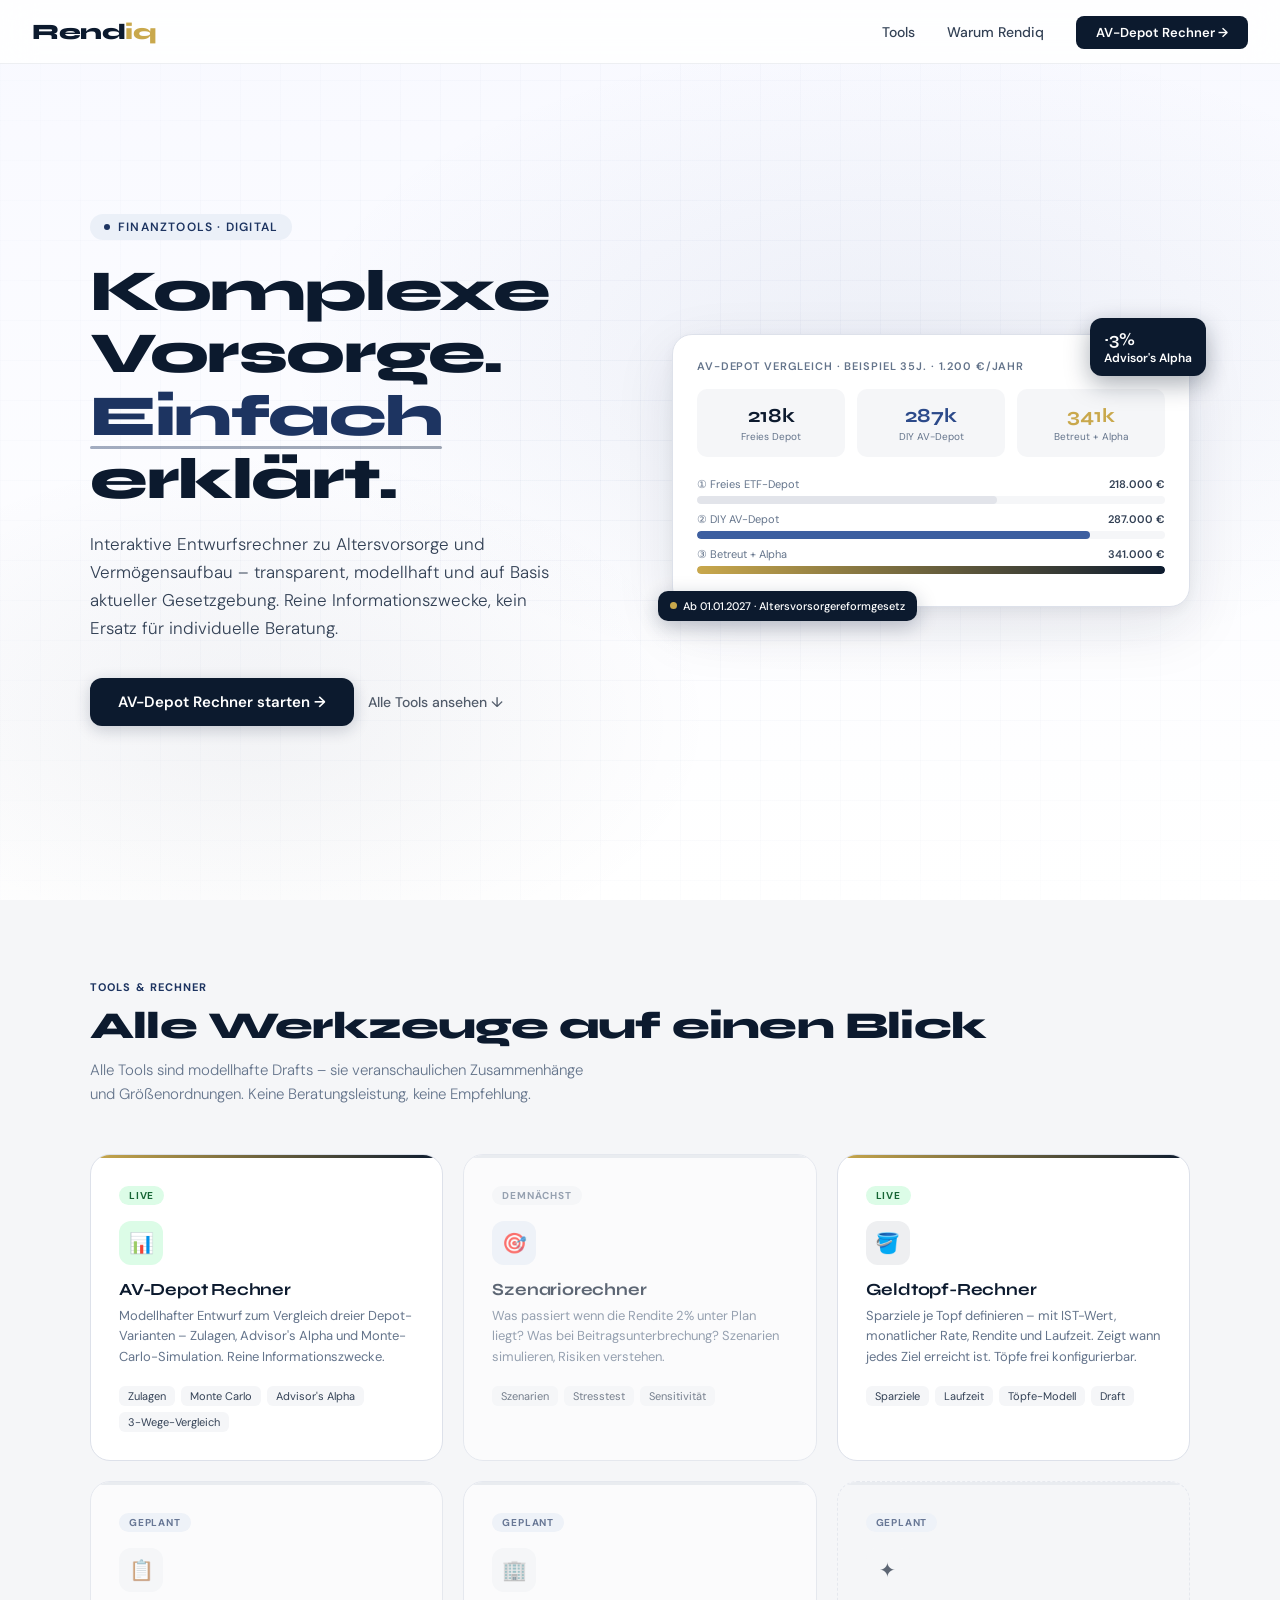
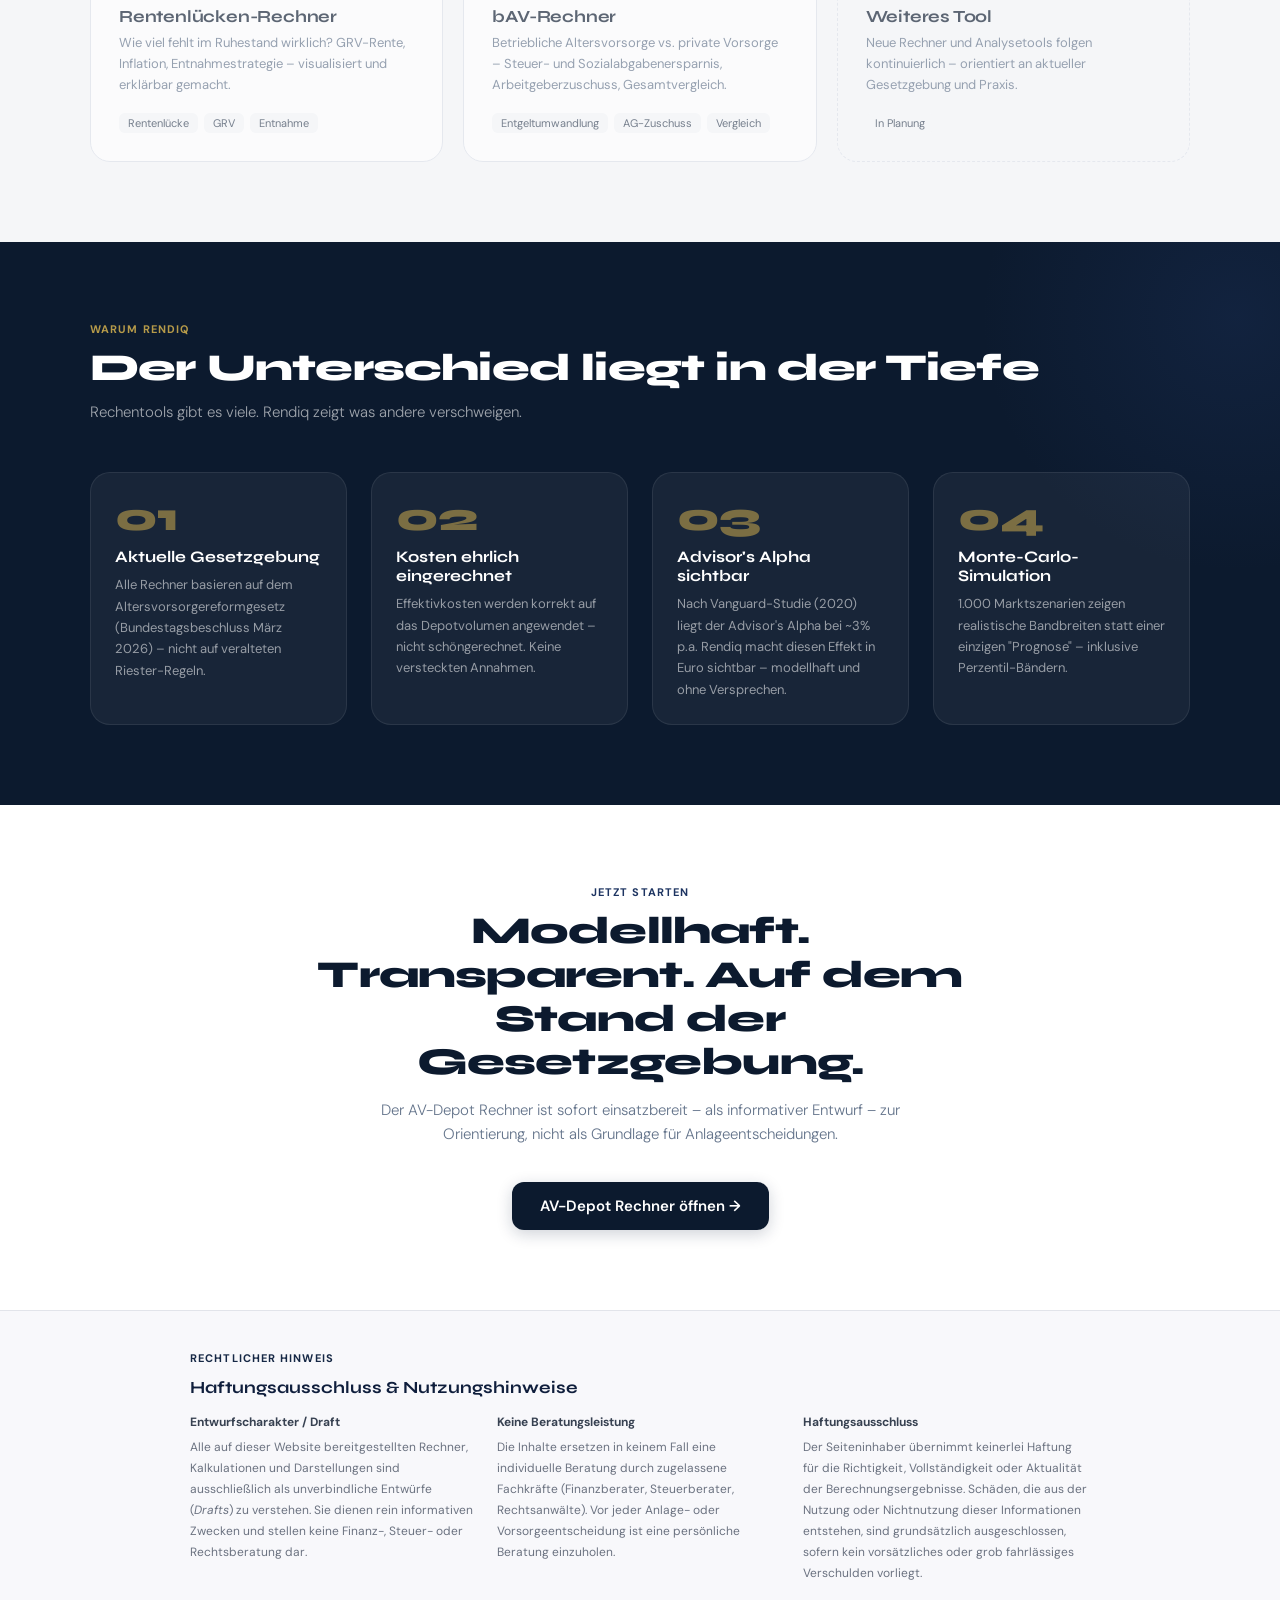
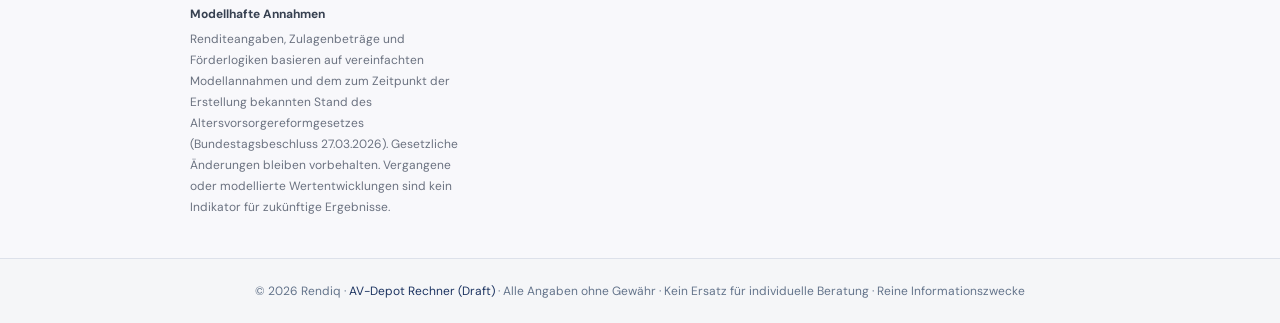
==== index.html @ 6a7a0c26 "geldtopfrechner" ====
<!DOCTYPE html>
<html lang="de">
<head>
  <meta charset="UTF-8">
  <meta name="viewport" content="width=device-width, initial-scale=1.0">
  <title>Rendiq – Finanztools. Neu gedacht.</title>
  <link rel="preconnect" href="https://fonts.googleapis.com">
  <link href="https://fonts.googleapis.com/css2?family=Syne:wght@400;500;600;700;800&family=DM+Sans:ital,wght@0,300;0,400;0,500;1,300&display=swap" rel="stylesheet">
  <style>
    *, *::before, *::after { box-sizing: border-box; margin: 0; padding: 0; }

    :root {
      --navy:        #0C1A2E;
      --navy-mid:    #162845;
      --navy-light:  #1D3461;
      --violet:      #2C4A8A;
      --violet-light:#3D5FA0;
      --violet-pale: #EBF0F8;
      --grey:        #64748B;
      --grey-light:  #F5F6F8;
      --grey-mid:    #E4E7ED;
      --white:       #FFFFFF;
      --ink:         #0C1A2E;
      --ink-mid:     #334155;
      --ink-light:   #64748B;
      --accent:      #C9A84C;
      --border:      #DDE1EA;
      --radius:      12px;
      --radius-lg:   20px;
    }

    html { scroll-behavior: smooth; }

    body {
      font-family: 'DM Sans', sans-serif;
      background: var(--white);
      color: var(--ink);
      overflow-x: hidden;
    }

    /* ── NAV ── */
    nav {
      position: fixed;
      top: 0; left: 0; right: 0;
      z-index: 100;
      padding: 0 2rem;
      height: 64px;
      display: flex;
      align-items: center;
      justify-content: space-between;
      background: rgba(255,255,255,0.85);
      backdrop-filter: blur(16px);
      border-bottom: 1px solid rgba(226,228,234,0.6);
    }
    .nav-logo {
      font-family: 'Syne', sans-serif;
      font-weight: 800;
      font-size: 22px;
      color: var(--navy);
      letter-spacing: -0.5px;
      text-decoration: none;
    }
    .nav-logo span { color: #C9A84C; }
    .nav-links {
      display: flex;
      align-items: center;
      gap: 2rem;
      list-style: none;
    }
    .nav-links a {
      font-size: 14px;
      font-weight: 500;
      color: var(--ink-mid);
      text-decoration: none;
      transition: color 0.15s;
    }
    .nav-links a:hover { color: var(--navy-light); }
    .nav-cta {
      background: var(--navy);
      color: var(--white) !important;
      padding: 8px 20px;
      border-radius: 8px;
      font-size: 13px !important;
      font-weight: 600 !important;
      transition: background 0.15s !important;
    }
    .nav-cta:hover { background: var(--navy-light) !important; color: var(--white) !important; }

    /* ── HERO ── */
    .hero {
      min-height: 100vh;
      padding: 120px 2rem 80px;
      display: flex;
      align-items: center;
      position: relative;
      overflow: hidden;
    }
    .hero-bg {
      position: absolute;
      inset: 0;
      background:
        radial-gradient(ellipse 80% 60% at 70% 40%, rgba(44,74,138,0.07) 0%, transparent 60%),
        radial-gradient(ellipse 60% 50% at 20% 80%, rgba(15,30,60,0.05) 0%, transparent 60%),
        linear-gradient(180deg, #F8F9FF 0%, #FFFFFF 100%);
    }
    .hero-grid-bg {
      position: absolute;
      inset: 0;
      background-image:
        linear-gradient(rgba(44,74,138,0.04) 1px, transparent 1px),
        linear-gradient(90deg, rgba(44,74,138,0.04) 1px, transparent 1px);
      background-size: 40px 40px;
      mask-image: radial-gradient(ellipse 80% 80% at 50% 50%, black, transparent);
    }
    .hero-inner {
      max-width: 1100px;
      margin: 0 auto;
      width: 100%;
      display: grid;
      grid-template-columns: 1fr 1fr;
      gap: 4rem;
      align-items: center;
      position: relative;
    }
    .hero-eyebrow {
      display: inline-flex;
      align-items: center;
      gap: 8px;
      font-size: 12px;
      font-weight: 600;
      text-transform: uppercase;
      letter-spacing: 0.1em;
      color: var(--navy-light);
      background: var(--violet-pale);
      padding: 5px 14px;
      border-radius: 20px;
      margin-bottom: 20px;
    }
    .hero-eyebrow::before {
      content: '';
      width: 6px; height: 6px;
      background: var(--navy-light);
      border-radius: 50%;
      animation: pulse 2s infinite;
    }
    @keyframes pulse {
      0%, 100% { opacity: 1; transform: scale(1); }
      50% { opacity: 0.5; transform: scale(0.8); }
    }
    .hero h1 {
      font-family: 'Syne', sans-serif;
      font-size: clamp(36px, 5vw, 58px);
      font-weight: 800;
      line-height: 1.08;
      letter-spacing: -1.5px;
      color: var(--navy);
      margin-bottom: 20px;
    }
    .hero h1 em {
      font-style: normal;
      color: var(--navy-light);
      position: relative;
    }
    .hero h1 em::after {
      content: '';
      position: absolute;
      bottom: 2px;
      left: 0; right: 0;
      height: 3px;
      background: linear-gradient(90deg, var(--navy-light), var(--navy-mid));
      border-radius: 2px;
      opacity: 0.4;
    }
    .hero-sub {
      font-size: 17px;
      font-weight: 300;
      color: var(--ink-mid);
      line-height: 1.65;
      margin-bottom: 36px;
      max-width: 480px;
    }
    .hero-actions {
      display: flex;
      gap: 14px;
      align-items: center;
      flex-wrap: wrap;
    }
    .btn-primary {
      background: var(--navy);
      color: var(--white);
      padding: 14px 28px;
      border-radius: var(--radius);
      font-size: 15px;
      font-weight: 600;
      text-decoration: none;
      font-family: 'DM Sans', sans-serif;
      transition: all 0.2s;
      display: inline-flex;
      align-items: center;
      gap: 8px;
      box-shadow: 0 4px 16px rgba(15,30,60,0.2);
    }
    .btn-primary:hover {
      background: var(--navy-light);
      box-shadow: 0 6px 24px rgba(12,26,46,0.3);
      transform: translateY(-1px);
    }
    .btn-secondary {
      color: var(--navy);
      font-size: 14px;
      font-weight: 500;
      text-decoration: none;
      display: inline-flex;
      align-items: center;
      gap: 6px;
      opacity: 0.7;
      transition: opacity 0.15s;
    }
    .btn-secondary:hover { opacity: 1; }

    /* Hero visual */
    .hero-visual {
      position: relative;
    }
    .hero-card {
      background: var(--white);
      border: 1px solid var(--border);
      border-radius: var(--radius-lg);
      padding: 24px;
      box-shadow: 0 20px 60px rgba(15,30,60,0.1), 0 4px 16px rgba(15,30,60,0.06);
      position: relative;
      z-index: 2;
    }
    .hero-card-label {
      font-size: 11px;
      font-weight: 600;
      text-transform: uppercase;
      letter-spacing: 0.08em;
      color: var(--ink-light);
      margin-bottom: 16px;
    }
    .hero-stat-row {
      display: grid;
      grid-template-columns: 1fr 1fr 1fr;
      gap: 12px;
      margin-bottom: 20px;
    }
    .hero-stat {
      background: var(--grey-light);
      border-radius: 10px;
      padding: 14px;
      text-align: center;
    }
    .hero-stat-val {
      font-family: 'Syne', sans-serif;
      font-size: 20px;
      font-weight: 700;
      color: var(--navy);
      margin-bottom: 2px;
    }
    .hero-stat-val.gold { color: #C9A84C; }
    .hero-stat-val.slate { color: var(--violet); }
    .hero-stat-sub { font-size: 10px; color: var(--ink-light); }
    .hero-bar-wrap { margin-bottom: 8px; }
    .hero-bar-label {
      display: flex;
      justify-content: space-between;
      font-size: 11px;
      color: var(--ink-light);
      margin-bottom: 5px;
    }
    .hero-bar-label span:last-child { font-weight: 600; color: var(--ink-mid); }
    .hero-bar-outer {
      height: 8px;
      background: var(--grey-light);
      border-radius: 4px;
      overflow: hidden;
    }
    .hero-bar-inner {
      height: 100%;
      border-radius: 4px;
      transition: width 1s ease;
    }
    .hero-float-badge {
      position: absolute;
      top: -16px;
      right: -16px;
      background: var(--navy);
      color: var(--white);
      border-radius: 12px;
      padding: 10px 14px;
      font-size: 12px;
      font-weight: 600;
      box-shadow: 0 8px 24px rgba(12,26,46,0.35);
      z-index: 3;
    }
    .hero-float-badge .big { font-size: 18px; font-family: 'Syne', sans-serif; display: block; }
    .hero-float-badge-2 {
      position: absolute;
      bottom: -14px;
      left: -14px;
      background: var(--navy);
      color: var(--white);
      border-radius: 10px;
      padding: 8px 12px;
      font-size: 11px;
      font-weight: 500;
      box-shadow: 0 6px 20px rgba(15,30,60,0.25);
      z-index: 3;
      display: flex;
      align-items: center;
      gap: 6px;
    }
    .dot-gold { width: 7px; height: 7px; background: #C9A84C; border-radius: 50%; flex-shrink: 0; }

    /* ── TOOLS ── */
    .tools {
      padding: 80px 2rem;
      background: var(--grey-light);
    }
    .tools-inner {
      max-width: 1100px;
      margin: 0 auto;
    }
    .section-eyebrow {
      font-size: 11px;
      font-weight: 700;
      text-transform: uppercase;
      letter-spacing: 0.1em;
      color: var(--navy-light);
      margin-bottom: 10px;
    }
    .section-title {
      font-family: 'Syne', sans-serif;
      font-size: clamp(26px, 3.5vw, 38px);
      font-weight: 800;
      color: var(--navy);
      letter-spacing: -0.8px;
      margin-bottom: 10px;
      line-height: 1.15;
    }
    .section-sub {
      font-size: 15px;
      color: var(--ink-light);
      font-weight: 300;
      max-width: 520px;
      line-height: 1.6;
      margin-bottom: 48px;
    }
    .tools-grid {
      display: grid;
      grid-template-columns: repeat(auto-fit, minmax(300px, 1fr));
      gap: 20px;
    }
    .tool-card {
      background: var(--white);
      border: 1px solid var(--border);
      border-radius: var(--radius-lg);
      padding: 28px;
      text-decoration: none;
      display: block;
      transition: all 0.2s;
      position: relative;
      overflow: hidden;
    }
    .tool-card::before {
      content: '';
      position: absolute;
      top: 0; left: 0; right: 0;
      height: 3px;
      background: var(--grey-mid);
      transition: background 0.2s;
    }
    .tool-card.active::before { background: linear-gradient(90deg, #C9A84C, var(--navy)); }
    .tool-card.coming::before { background: var(--grey-mid); }
    .tool-card:hover {
      box-shadow: 0 12px 40px rgba(15,30,60,0.1);
      transform: translateY(-2px);
      border-color: rgba(44,74,138,0.2);
    }
    .tool-card.coming { opacity: 0.65; cursor: default; }
    .tool-card.coming:hover { transform: none; box-shadow: none; border-color: var(--border); }
    .tool-badge {
      display: inline-block;
      font-size: 10px;
      font-weight: 700;
      text-transform: uppercase;
      letter-spacing: 0.08em;
      padding: 3px 10px;
      border-radius: 20px;
      margin-bottom: 16px;
    }
    .badge-live { background: #DCFCE7; color: #166534; }
    .badge-soon { background: var(--grey-light); color: var(--grey); }
    .badge-planned { background: var(--violet-pale); color: var(--navy-light); }
    .tool-icon {
      width: 44px; height: 44px;
      border-radius: 12px;
      display: flex;
      align-items: center;
      justify-content: center;
      font-size: 20px;
      margin-bottom: 14px;
    }
    .icon-green { background: #DCFCE7; }
    .icon-violet { background: var(--violet-pale); }
    .icon-navy { background: rgba(15,30,60,0.07); }
    .icon-grey { background: var(--grey-light); }
    .tool-name {
      font-family: 'Syne', sans-serif;
      font-size: 17px;
      font-weight: 700;
      color: var(--navy);
      margin-bottom: 6px;
      letter-spacing: -0.2px;
    }
    .tool-desc {
      font-size: 13px;
      color: var(--ink-light);
      line-height: 1.6;
      margin-bottom: 18px;
    }
    .tool-tags {
      display: flex;
      flex-wrap: wrap;
      gap: 6px;
    }
    .tool-tag {
      font-size: 11px;
      background: var(--grey-light);
      color: var(--ink-mid);
      border-radius: 6px;
      padding: 3px 9px;
    }
    .tool-arrow {
      position: absolute;
      bottom: 24px;
      right: 24px;
      width: 32px; height: 32px;
      background: #C9A84C;
      border-radius: 8px;
      display: flex;
      align-items: center;
      justify-content: center;
      color: var(--navy);
      font-size: 14px;
      opacity: 0;
      transform: translateX(-4px);
      transition: all 0.2s;
    }
    .tool-card.active:hover .tool-arrow { opacity: 1; transform: translateX(0); }

    /* ── WHY ── */
    .why {
      padding: 80px 2rem;
      background: var(--navy);
      color: var(--white);
      position: relative;
      overflow: hidden;
    }
    .why::before {
      content: '';
      position: absolute;
      top: -40%;
      right: -20%;
      width: 600px; height: 600px;
      background: radial-gradient(circle, rgba(44,74,138,0.18), transparent 60%);
      pointer-events: none;
    }
    .why-inner {
      max-width: 1100px;
      margin: 0 auto;
      position: relative;
    }
    .why .section-eyebrow { color: rgba(201,168,76,0.9); }
    .why .section-title { color: var(--white); }
    .why .section-sub { color: rgba(255,255,255,0.6); }
    .why-grid {
      display: grid;
      grid-template-columns: repeat(auto-fit, minmax(240px, 1fr));
      gap: 24px;
    }
    .why-card {
      background: rgba(255,255,255,0.05);
      border: 1px solid rgba(255,255,255,0.08);
      border-radius: var(--radius-lg);
      padding: 24px;
      transition: background 0.2s;
    }
    .why-card:hover { background: rgba(255,255,255,0.08); }
    .why-num {
      font-family: 'Syne', sans-serif;
      font-size: 40px;
      font-weight: 800;
      color: rgba(201,168,76,0.7);
      line-height: 1;
      margin-bottom: 10px;
      letter-spacing: -1px;
      opacity: 0.8;
    }
    .why-title {
      font-family: 'Syne', sans-serif;
      font-size: 16px;
      font-weight: 700;
      color: var(--white);
      margin-bottom: 8px;
    }
    .why-text {
      font-size: 13px;
      color: rgba(255,255,255,0.55);
      line-height: 1.65;
    }

    /* ── CTA ── */
    .cta-section {
      padding: 80px 2rem;
      background: var(--white);
    }
    .cta-inner {
      max-width: 700px;
      margin: 0 auto;
      text-align: center;
    }
    .cta-inner .section-title { margin-bottom: 14px; }
    .cta-inner .section-sub { margin: 0 auto 36px; text-align: center; }
    .cta-btn-row {
      display: flex;
      justify-content: center;
      gap: 14px;
      flex-wrap: wrap;
    }

    /* ── FOOTER ── */
    footer {
      background: var(--grey-light);
      border-top: 1px solid var(--border);
      padding: 24px 2rem;
      text-align: center;
      font-size: 12px;
      color: var(--ink-light);
    }
    footer a { color: var(--navy-light); text-decoration: none; }

    /* ── ANIMATIONS ── */
    .fade-up {
      opacity: 0;
      transform: translateY(24px);
      animation: fadeUp 0.6s ease forwards;
    }
    .fade-up-d1 { animation-delay: 0.1s; }
    .fade-up-d2 { animation-delay: 0.2s; }
    .fade-up-d3 { animation-delay: 0.3s; }
    .fade-up-d4 { animation-delay: 0.4s; }
    @keyframes fadeUp {
      to { opacity: 1; transform: translateY(0); }
    }

    @media (max-width: 768px) {
      .hero-inner { grid-template-columns: 1fr; }
      .hero-visual { display: none; }
      .nav-links { display: none; }
    }
  </style>
</head>
<body>

<!-- NAV -->
<nav>
  <a href="#" class="nav-logo">Rend<span>iq</span></a>
  <ul class="nav-links">
    <li><a href="#tools">Tools</a></li>
    <li><a href="#warum">Warum Rendiq</a></li>
    <li><a href="avdepotrechner.html" class="nav-cta">AV-Depot Rechner →</a></li>
  </ul>
</nav>

<!-- HERO -->
<section class="hero">
  <div class="hero-bg"></div>
  <div class="hero-grid-bg"></div>
  <div class="hero-inner">
    <div>
      <div class="hero-eyebrow fade-up">Finanztools · Digital</div>
      <h1 class="fade-up fade-up-d1">
        Komplexe<br>Vorsorge.<br><em>Einfach</em> erklärt.
      </h1>
      <p class="hero-sub fade-up fade-up-d2">
        Interaktive Entwurfsrechner zu Altersvorsorge und Vermögensaufbau – transparent, modellhaft und auf Basis aktueller Gesetzgebung. Reine Informationszwecke, kein Ersatz für individuelle Beratung.
      </p>
      <div class="hero-actions fade-up fade-up-d3">
        <a href="avdepotrechner.html" class="btn-primary">
          AV-Depot Rechner starten →
        </a>
        <a href="#tools" class="btn-secondary">Alle Tools ansehen ↓</a>
      </div>
    </div>

    <div class="hero-visual fade-up fade-up-d2">
      <div class="hero-float-badge">
        <span class="big">~3%</span>
        Advisor's Alpha
      </div>
      <div class="hero-card">
        <div class="hero-card-label">AV-Depot Vergleich · Beispiel 35J. · 1.200 €/Jahr</div>
        <div class="hero-stat-row">
          <div class="hero-stat">
            <div class="hero-stat-val">218k</div>
            <div class="hero-stat-sub">Freies Depot</div>
          </div>
          <div class="hero-stat">
            <div class="hero-stat-val slate">287k</div>
            <div class="hero-stat-sub">DIY AV-Depot</div>
          </div>
          <div class="hero-stat">
            <div class="hero-stat-val gold">341k</div>
            <div class="hero-stat-sub">Betreut + Alpha</div>
          </div>
        </div>
        <div class="hero-bar-wrap">
          <div class="hero-bar-label"><span>① Freies ETF-Depot</span><span>218.000 €</span></div>
          <div class="hero-bar-outer"><div class="hero-bar-inner" style="width:64%;background:#E2E4EA;"></div></div>
        </div>
        <div class="hero-bar-wrap">
          <div class="hero-bar-label"><span>② DIY AV-Depot</span><span>287.000 €</span></div>
          <div class="hero-bar-outer"><div class="hero-bar-inner" style="width:84%;background:#3D5FA0;"></div></div>
        </div>
        <div class="hero-bar-wrap">
          <div class="hero-bar-label"><span>③ Betreut + Alpha</span><span>341.000 €</span></div>
          <div class="hero-bar-outer"><div class="hero-bar-inner" style="width:100%;background:linear-gradient(90deg,#C9A84C,#0C1A2E);"></div></div>
        </div>
      </div>
      <div class="hero-float-badge-2">
        <span class="dot-gold"></span>
        Ab 01.01.2027 · Altersvorsorgereformgesetz
      </div>
    </div>
  </div>
</section>

<!-- TOOLS -->
<section class="tools" id="tools">
  <div class="tools-inner">
    <div class="section-eyebrow">Tools & Rechner</div>
    <h2 class="section-title">Alle Werkzeuge auf einen Blick</h2>
    <p class="section-sub">Alle Tools sind modellhafte Drafts – sie veranschaulichen Zusammenhänge und Größenordnungen. Keine Beratungsleistung, keine Empfehlung.</p>

    <div class="tools-grid">

      <!-- AV-Depot Rechner – LIVE -->
      <a href="avdepotrechner.html" class="tool-card active">
        <span class="tool-badge badge-live">Live</span>
        <div class="tool-icon icon-green">📊</div>
        <div class="tool-name">AV-Depot Rechner</div>
        <div class="tool-desc">Modellhafter Entwurf zum Vergleich dreier Depot-Varianten – Zulagen, Advisor's Alpha und Monte-Carlo-Simulation. Reine Informationszwecke.</div>
        <div class="tool-tags">
          <span class="tool-tag">Zulagen</span>
          <span class="tool-tag">Monte Carlo</span>
          <span class="tool-tag">Advisor's Alpha</span>
          <span class="tool-tag">3-Wege-Vergleich</span>
        </div>
        <div class="tool-arrow">→</div>
      </a>

      <!-- Szenariorechner – Bald -->
      <div class="tool-card coming">
        <span class="tool-badge badge-soon">Demnächst</span>
        <div class="tool-icon icon-violet">🎯</div>
        <div class="tool-name">Szenariorechner</div>
        <div class="tool-desc">Was passiert wenn die Rendite 2% unter Plan liegt? Was bei Beitragsunterbrechung? Szenarien simulieren, Risiken verstehen.</div>
        <div class="tool-tags">
          <span class="tool-tag">Szenarien</span>
          <span class="tool-tag">Stresstest</span>
          <span class="tool-tag">Sensitivität</span>
        </div>
      </div>

      <!-- Geldtöpfe – LIVE -->
      <a href="geldtopfrechner.html" class="tool-card active">
        <span class="tool-badge badge-live">Live</span>
        <div class="tool-icon icon-navy">🪣</div>
        <div class="tool-name">Geldtopf-Rechner</div>
        <div class="tool-desc">Sparziele je Topf definieren – mit IST-Wert, monatlicher Rate, Rendite und Laufzeit. Zeigt wann jedes Ziel erreicht ist. Töpfe frei konfigurierbar.</div>
        <div class="tool-tags">
          <span class="tool-tag">Sparziele</span>
          <span class="tool-tag">Laufzeit</span>
          <span class="tool-tag">Töpfe-Modell</span>
          <span class="tool-tag">Draft</span>
        </div>
        <div class="tool-arrow">→</div>
      </a>

      <!-- Rentenplanung – Geplant -->
      <div class="tool-card coming">
        <span class="tool-badge badge-planned">Geplant</span>
        <div class="tool-icon icon-grey">📋</div>
        <div class="tool-name">Rentenlücken-Rechner</div>
        <div class="tool-desc">Wie viel fehlt im Ruhestand wirklich? GRV-Rente, Inflation, Entnahmestrategie – visualisiert und erklärbar gemacht.</div>
        <div class="tool-tags">
          <span class="tool-tag">Rentenlücke</span>
          <span class="tool-tag">GRV</span>
          <span class="tool-tag">Entnahme</span>
        </div>
      </div>

      <!-- bAV-Rechner – Geplant -->
      <div class="tool-card coming">
        <span class="tool-badge badge-planned">Geplant</span>
        <div class="tool-icon icon-grey">🏢</div>
        <div class="tool-name">bAV-Rechner</div>
        <div class="tool-desc">Betriebliche Altersvorsorge vs. private Vorsorge – Steuer- und Sozialabgabenersparnis, Arbeitgeberzuschuss, Gesamtvergleich.</div>
        <div class="tool-tags">
          <span class="tool-tag">Entgeltumwandlung</span>
          <span class="tool-tag">AG-Zuschuss</span>
          <span class="tool-tag">Vergleich</span>
        </div>
      </div>

      <!-- Platzhalter -->
      <div class="tool-card coming" style="border-style:dashed;background:transparent;">
        <span class="tool-badge badge-planned">Geplant</span>
        <div class="tool-icon icon-grey">✦</div>
        <div class="tool-name">Weiteres Tool</div>
        <div class="tool-desc">Neue Rechner und Analysetools folgen kontinuierlich – orientiert an aktueller Gesetzgebung und Praxis.</div>
        <div class="tool-tags">
          <span class="tool-tag">In Planung</span>
        </div>
      </div>

    </div>
  </div>
</section>

<!-- WHY -->
<section class="why" id="warum">
  <div class="why-inner">
    <div class="section-eyebrow">Warum Rendiq</div>
    <h2 class="section-title">Der Unterschied liegt in der Tiefe</h2>
    <p class="section-sub">Rechentools gibt es viele. Rendiq zeigt was andere verschweigen.</p>

    <div class="why-grid">
      <div class="why-card">
        <div class="why-num">01</div>
        <div class="why-title">Aktuelle Gesetzgebung</div>
        <div class="why-text">Alle Rechner basieren auf dem Altersvorsorgereformgesetz (Bundestagsbeschluss März 2026) – nicht auf veralteten Riester-Regeln.</div>
      </div>
      <div class="why-card">
        <div class="why-num">02</div>
        <div class="why-title">Kosten ehrlich eingerechnet</div>
        <div class="why-text">Effektivkosten werden korrekt auf das Depotvolumen angewendet – nicht schöngerechnet. Keine versteckten Annahmen.</div>
      </div>
      <div class="why-card">
        <div class="why-num">03</div>
        <div class="why-title">Advisor's Alpha sichtbar</div>
        <div class="why-text">Nach Vanguard-Studie (2020) liegt der Advisor's Alpha bei ~3% p.a. Rendiq macht diesen Effekt in Euro sichtbar – modellhaft und ohne Versprechen.</div>
      </div>
      <div class="why-card">
        <div class="why-num">04</div>
        <div class="why-title">Monte-Carlo-Simulation</div>
        <div class="why-text">1.000 Marktszenarien zeigen realistische Bandbreiten statt einer einzigen "Prognose" – inklusive Perzentil-Bändern.</div>
      </div>
    </div>
  </div>
</section>

<!-- CTA -->
<section class="cta-section">
  <div class="cta-inner">
    <div class="section-eyebrow" style="text-align:center">Jetzt starten</div>
    <h2 class="section-title">Modellhaft. Transparent. Auf dem Stand der Gesetzgebung.</h2>
    <p class="section-sub">Der AV-Depot Rechner ist sofort einsatzbereit – als informativer Entwurf – zur Orientierung, nicht als Grundlage für Anlageentscheidungen.</p>
    <div class="cta-btn-row">
      <a href="avdepotrechner.html" class="btn-primary">AV-Depot Rechner öffnen →</a>
    </div>
  </div>
</section>

<!-- DISCLAIMER -->
<section style="background:#F8F8FB;border-top:1px solid #E2E4EA;padding:40px 2rem;">
  <div style="max-width:900px;margin:0 auto;">
    <div style="font-size:11px;font-weight:700;text-transform:uppercase;letter-spacing:0.1em;color:#162845;margin-bottom:12px;">Rechtlicher Hinweis</div>
    <h3 style="font-family:'Syne',sans-serif;font-size:17px;font-weight:700;color:#0F1E3C;margin-bottom:14px;">Haftungsausschluss &amp; Nutzungshinweise</h3>
    <div style="display:grid;grid-template-columns:repeat(auto-fit,minmax(260px,1fr));gap:20px;font-size:12px;color:#6B7280;line-height:1.75;">
      <div>
        <strong style="color:#374151;display:block;margin-bottom:4px;">Entwurfscharakter / Draft</strong>
        Alle auf dieser Website bereitgestellten Rechner, Kalkulationen und Darstellungen sind ausschließlich als unverbindliche Entwürfe (<em>Drafts</em>) zu verstehen. Sie dienen rein informativen Zwecken und stellen keine Finanz-, Steuer- oder Rechtsberatung dar.
      </div>
      <div>
        <strong style="color:#374151;display:block;margin-bottom:4px;">Keine Beratungsleistung</strong>
        Die Inhalte ersetzen in keinem Fall eine individuelle Beratung durch zugelassene Fachkräfte (Finanzberater, Steuerberater, Rechtsanwälte). Vor jeder Anlage- oder Vorsorgeentscheidung ist eine persönliche Beratung einzuholen.
      </div>
      <div>
        <strong style="color:#374151;display:block;margin-bottom:4px;">Haftungsausschluss</strong>
        Der Seiteninhaber übernimmt keinerlei Haftung für die Richtigkeit, Vollständigkeit oder Aktualität der Berechnungsergebnisse. Schäden, die aus der Nutzung oder Nichtnutzung dieser Informationen entstehen, sind grundsätzlich ausgeschlossen, sofern kein vorsätzliches oder grob fahrlässiges Verschulden vorliegt.
      </div>
      <div>
        <strong style="color:#374151;display:block;margin-bottom:4px;">Modellhafte Annahmen</strong>
        Renditeangaben, Zulagenbeträge und Förderlogiken basieren auf vereinfachten Modellannahmen und dem zum Zeitpunkt der Erstellung bekannten Stand des Altersvorsorgereformgesetzes (Bundestagsbeschluss 27.03.2026). Gesetzliche Änderungen bleiben vorbehalten. Vergangene oder modellierte Wertentwicklungen sind kein Indikator für zukünftige Ergebnisse.
      </div>
    </div>
  </div>
</section>

<!-- FOOTER -->
<footer>
  <p>© 2026 Rendiq · <a href="avdepotrechner.html">AV-Depot Rechner (Draft)</a> · Alle Angaben ohne Gewähr · Kein Ersatz für individuelle Beratung · Reine Informationszwecke</p>
</footer>

</body>
</html>
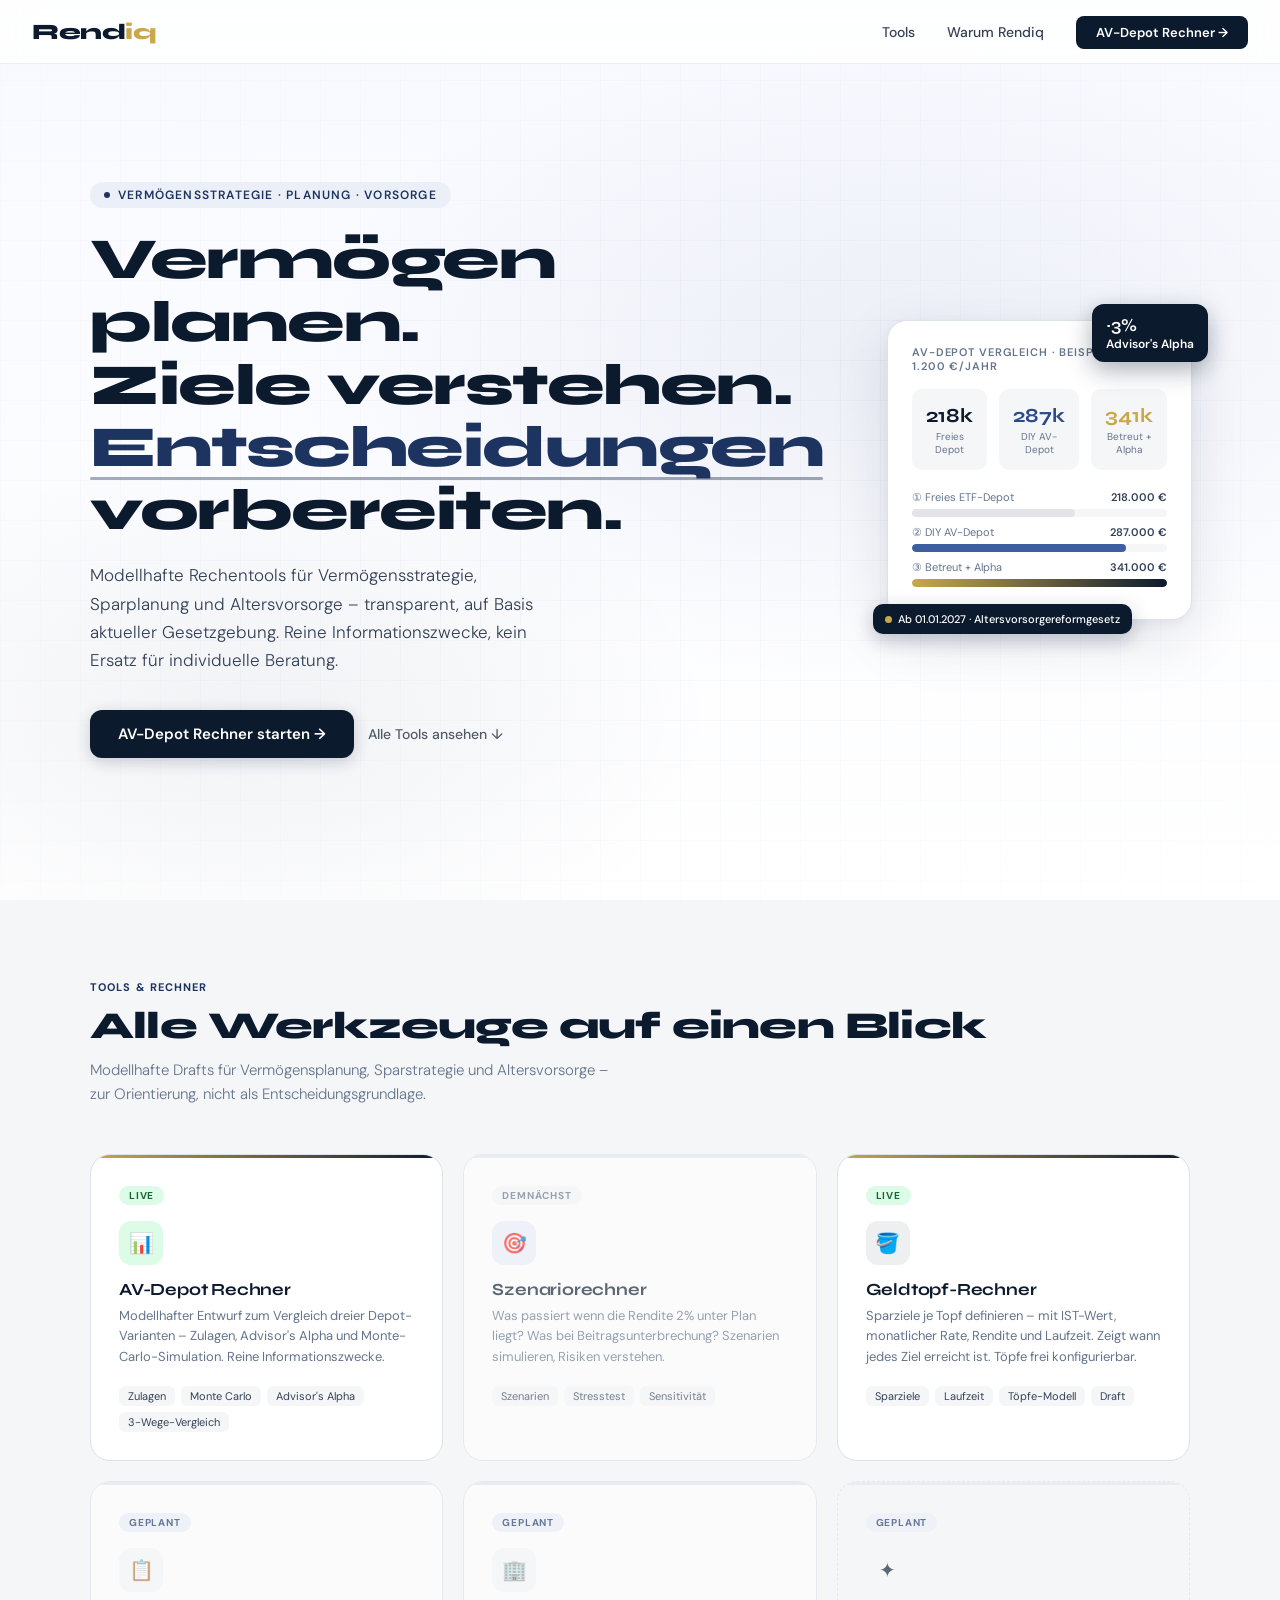
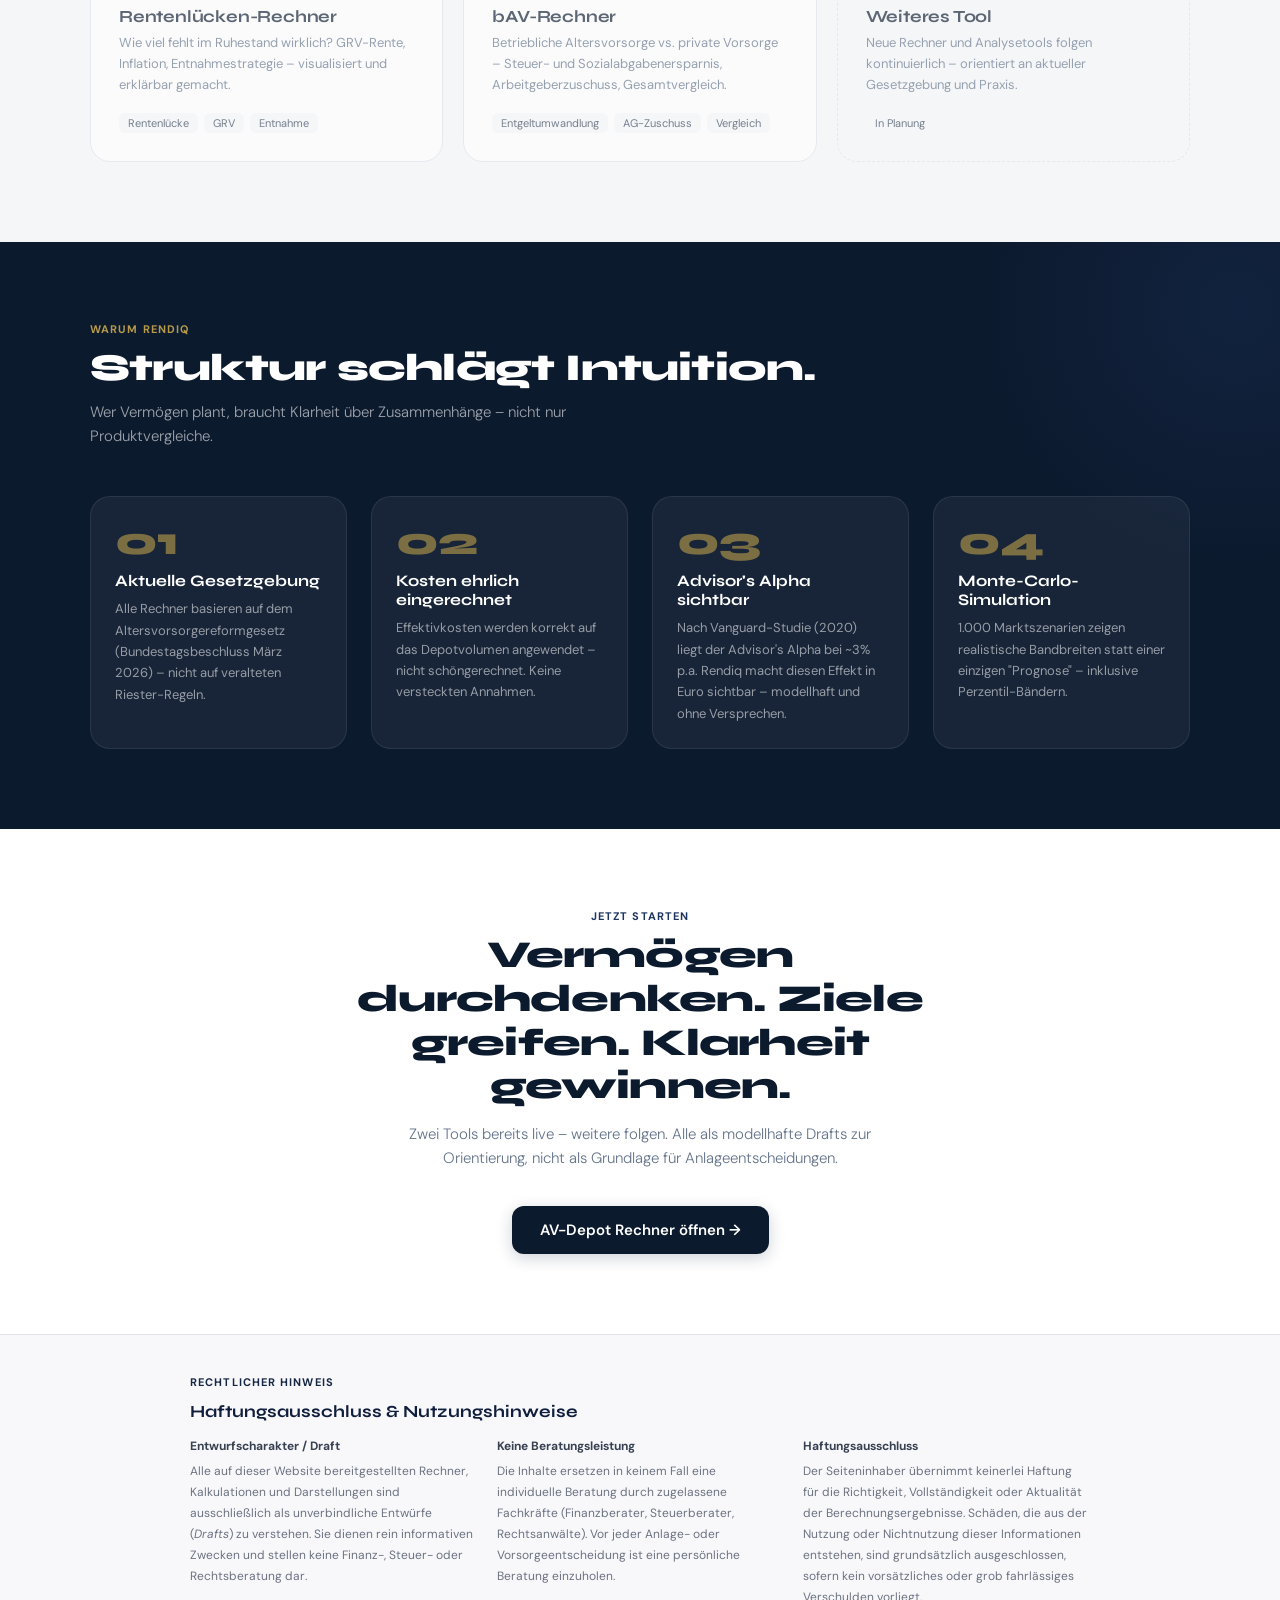
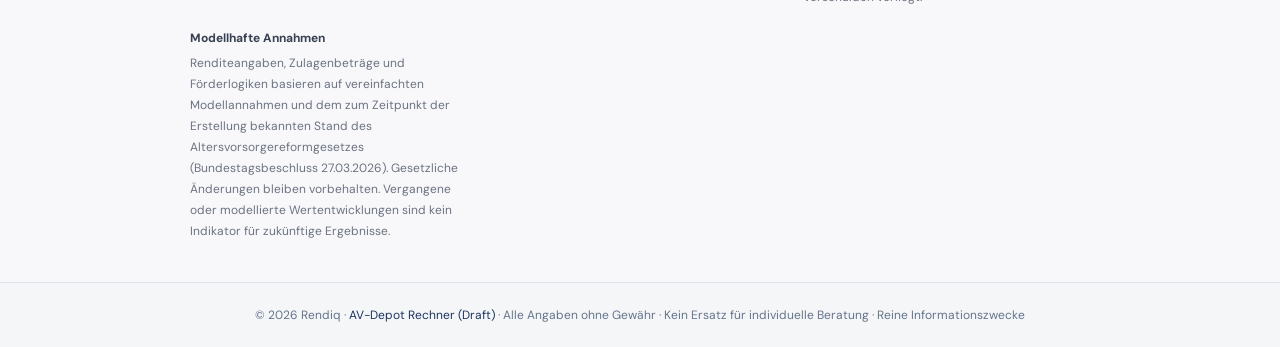
==== commit 929ddb13: "update claim" ====
--- a/index.html
+++ b/index.html
@@ -580,12 +580,12 @@
   <div class="hero-grid-bg"></div>
   <div class="hero-inner">
     <div>
-      <div class="hero-eyebrow fade-up">Finanztools · Digital</div>
+      <div class="hero-eyebrow fade-up">Vermögensstrategie · Planung · Vorsorge</div>
       <h1 class="fade-up fade-up-d1">
-        Komplexe<br>Vorsorge.<br><em>Einfach</em> erklärt.
+        Vermögen planen.<br>Ziele verstehen.<br><em>Entscheidungen</em> vorbereiten.
       </h1>
       <p class="hero-sub fade-up fade-up-d2">
-        Interaktive Entwurfsrechner zu Altersvorsorge und Vermögensaufbau – transparent, modellhaft und auf Basis aktueller Gesetzgebung. Reine Informationszwecke, kein Ersatz für individuelle Beratung.
+        Modellhafte Rechentools für Vermögensstrategie, Sparplanung und Altersvorsorge – transparent, auf Basis aktueller Gesetzgebung. Reine Informationszwecke, kein Ersatz für individuelle Beratung.
       </p>
       <div class="hero-actions fade-up fade-up-d3">
         <a href="avdepotrechner.html" class="btn-primary">
@@ -642,7 +642,7 @@
   <div class="tools-inner">
     <div class="section-eyebrow">Tools & Rechner</div>
     <h2 class="section-title">Alle Werkzeuge auf einen Blick</h2>
-    <p class="section-sub">Alle Tools sind modellhafte Drafts – sie veranschaulichen Zusammenhänge und Größenordnungen. Keine Beratungsleistung, keine Empfehlung.</p>
+    <p class="section-sub">Modellhafte Drafts für Vermögensplanung, Sparstrategie und Altersvorsorge – zur Orientierung, nicht als Entscheidungsgrundlage.</p>
 
     <div class="tools-grid">
 
@@ -734,8 +734,8 @@
 <section class="why" id="warum">
   <div class="why-inner">
     <div class="section-eyebrow">Warum Rendiq</div>
-    <h2 class="section-title">Der Unterschied liegt in der Tiefe</h2>
-    <p class="section-sub">Rechentools gibt es viele. Rendiq zeigt was andere verschweigen.</p>
+    <h2 class="section-title">Struktur schlägt Intuition.</h2>
+    <p class="section-sub">Wer Vermögen plant, braucht Klarheit über Zusammenhänge – nicht nur Produktvergleiche.</p>
 
     <div class="why-grid">
       <div class="why-card">
@@ -766,8 +766,8 @@
 <section class="cta-section">
   <div class="cta-inner">
     <div class="section-eyebrow" style="text-align:center">Jetzt starten</div>
-    <h2 class="section-title">Modellhaft. Transparent. Auf dem Stand der Gesetzgebung.</h2>
-    <p class="section-sub">Der AV-Depot Rechner ist sofort einsatzbereit – als informativer Entwurf – zur Orientierung, nicht als Grundlage für Anlageentscheidungen.</p>
+    <h2 class="section-title">Vermögen durchdenken. Ziele greifen. Klarheit gewinnen.</h2>
+    <p class="section-sub">Zwei Tools bereits live – weitere folgen. Alle als modellhafte Drafts zur Orientierung, nicht als Grundlage für Anlageentscheidungen.</p>
     <div class="cta-btn-row">
       <a href="avdepotrechner.html" class="btn-primary">AV-Depot Rechner öffnen →</a>
     </div>
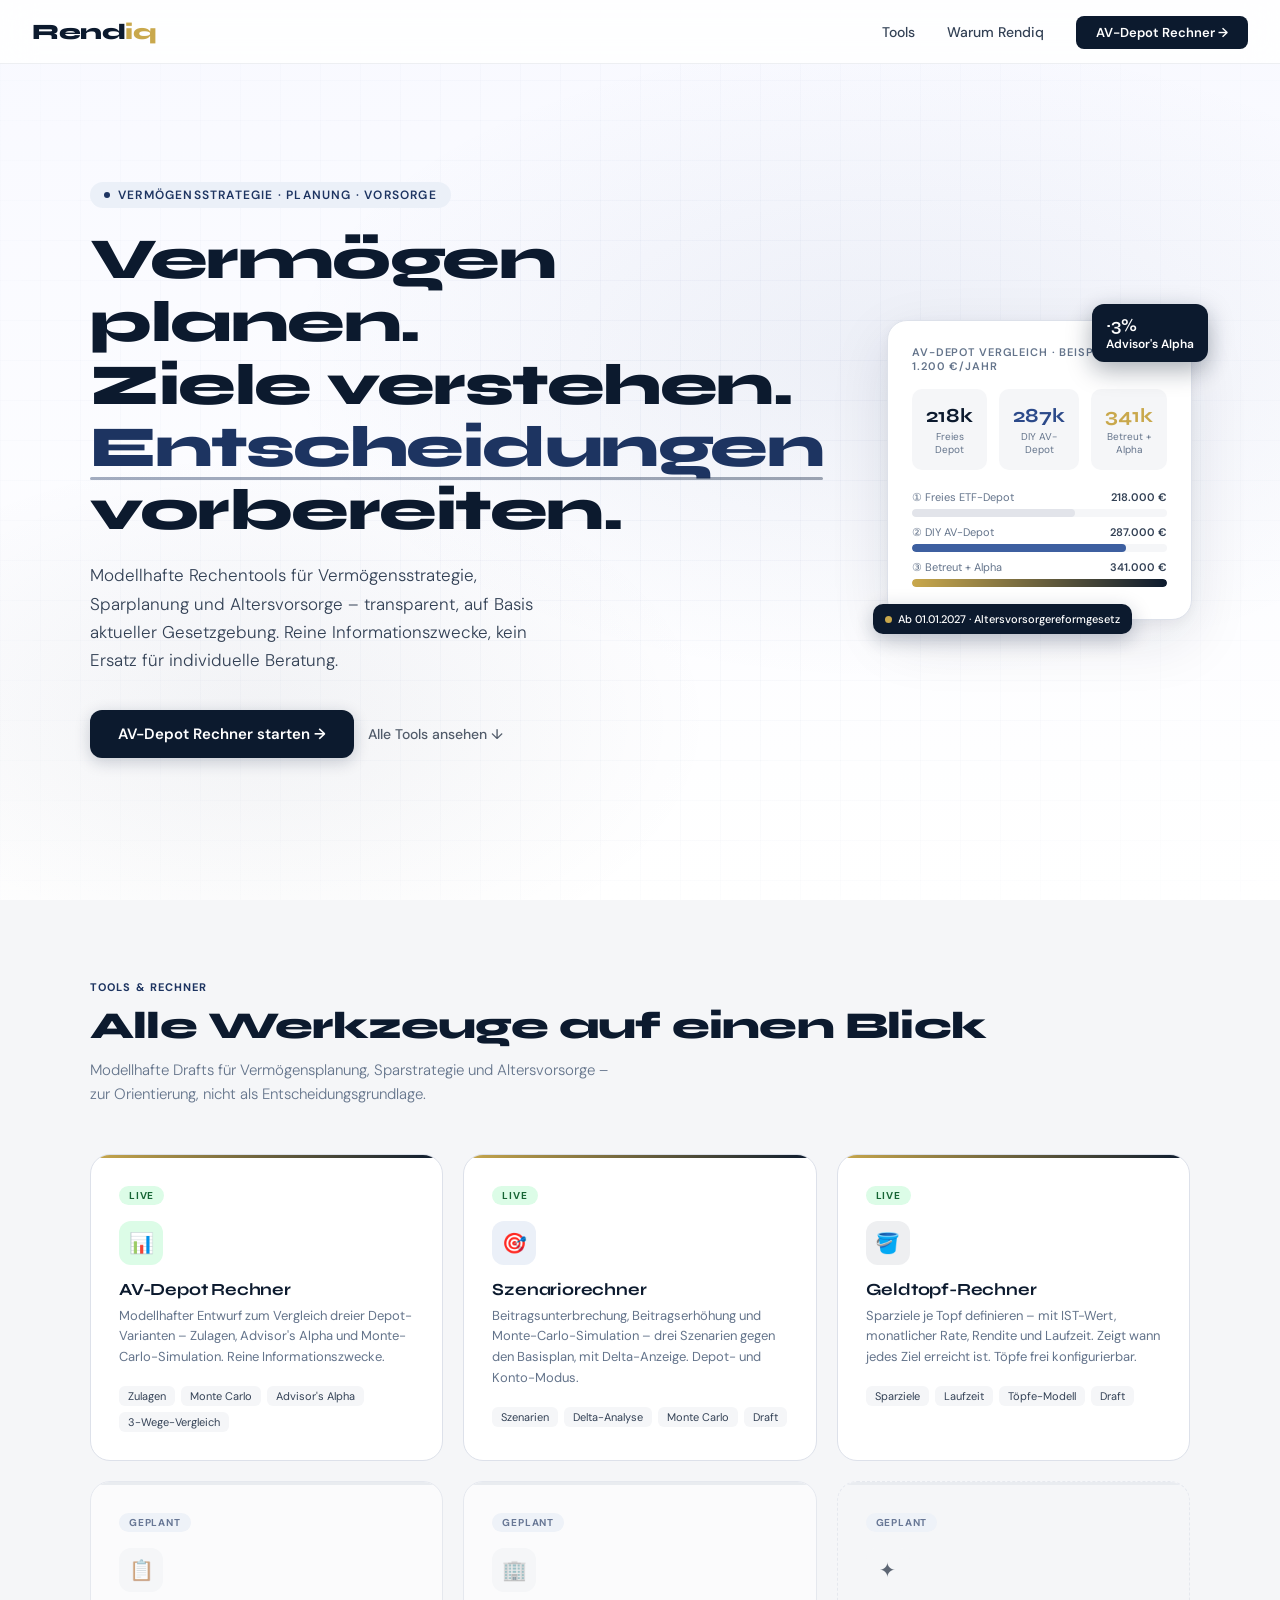
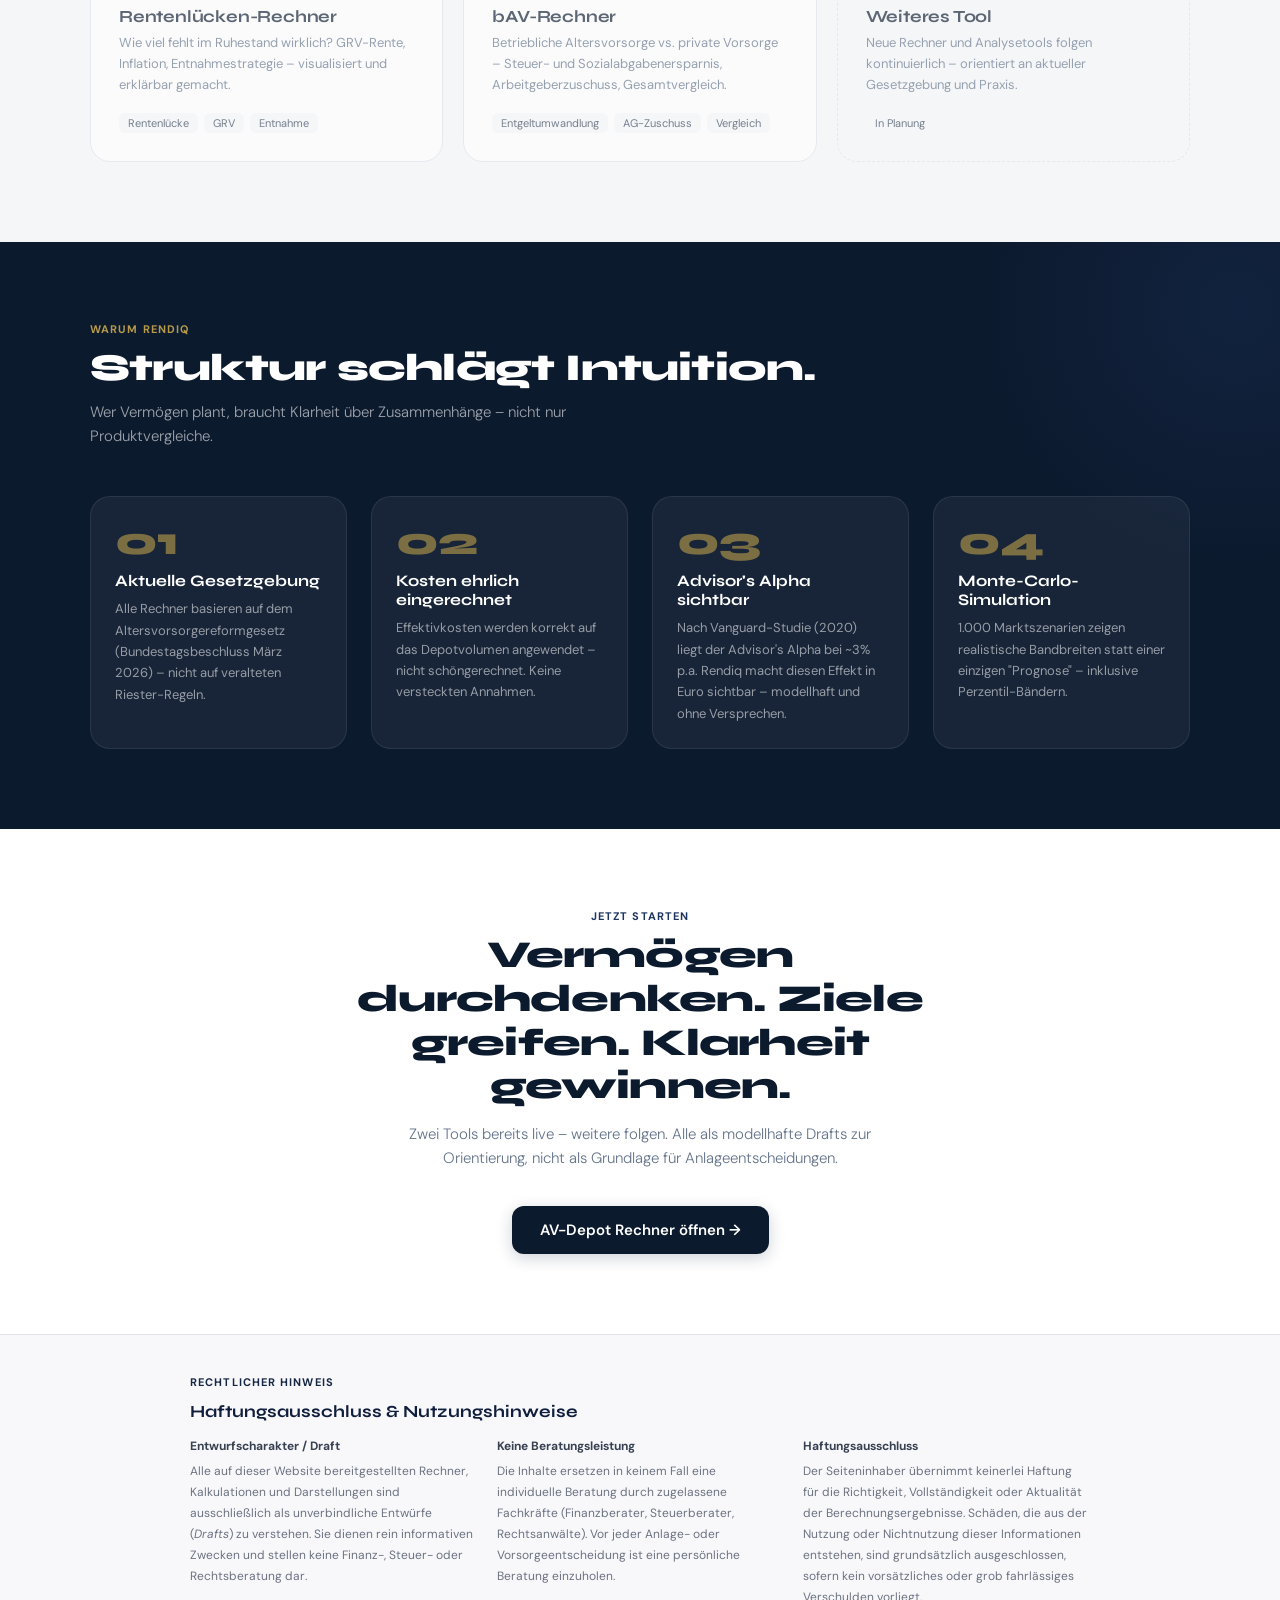
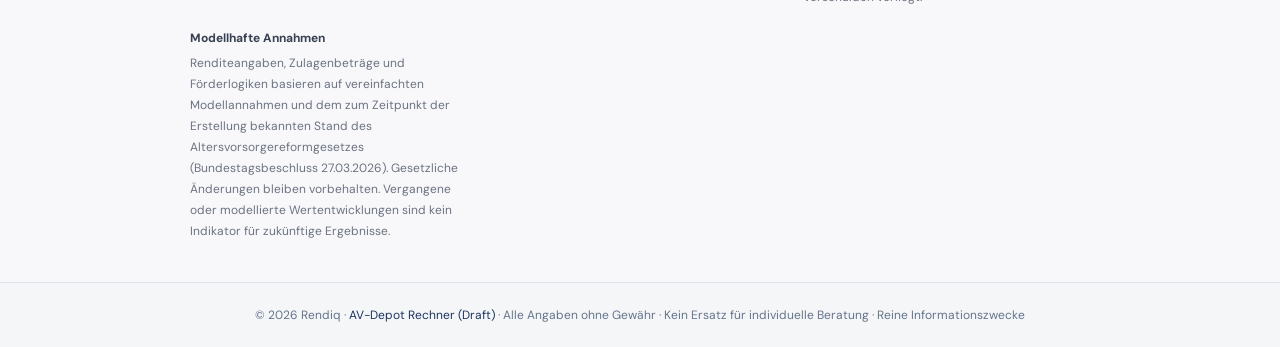
==== commit 123fca7e: "update with scenario calc" ====
--- a/index.html
+++ b/index.html
@@ -661,18 +661,20 @@
         <div class="tool-arrow">→</div>
       </a>
 
-      <!-- Szenariorechner – Bald -->
-      <div class="tool-card coming">
-        <span class="tool-badge badge-soon">Demnächst</span>
+      <!-- Szenariorechner – LIVE -->
+      <a href="szenariorechner.html" class="tool-card active">
+        <span class="tool-badge badge-live">Live</span>
         <div class="tool-icon icon-violet">🎯</div>
         <div class="tool-name">Szenariorechner</div>
-        <div class="tool-desc">Was passiert wenn die Rendite 2% unter Plan liegt? Was bei Beitragsunterbrechung? Szenarien simulieren, Risiken verstehen.</div>
+        <div class="tool-desc">Beitragsunterbrechung, Beitragserhöhung und Monte-Carlo-Simulation – drei Szenarien gegen den Basisplan, mit Delta-Anzeige. Depot- und Konto-Modus.</div>
         <div class="tool-tags">
           <span class="tool-tag">Szenarien</span>
-          <span class="tool-tag">Stresstest</span>
-          <span class="tool-tag">Sensitivität</span>
-        </div>
-      </div>
+          <span class="tool-tag">Delta-Analyse</span>
+          <span class="tool-tag">Monte Carlo</span>
+          <span class="tool-tag">Draft</span>
+        </div>
+        <div class="tool-arrow">→</div>
+      </a>
 
       <!-- Geldtöpfe – LIVE -->
       <a href="geldtopfrechner.html" class="tool-card active">
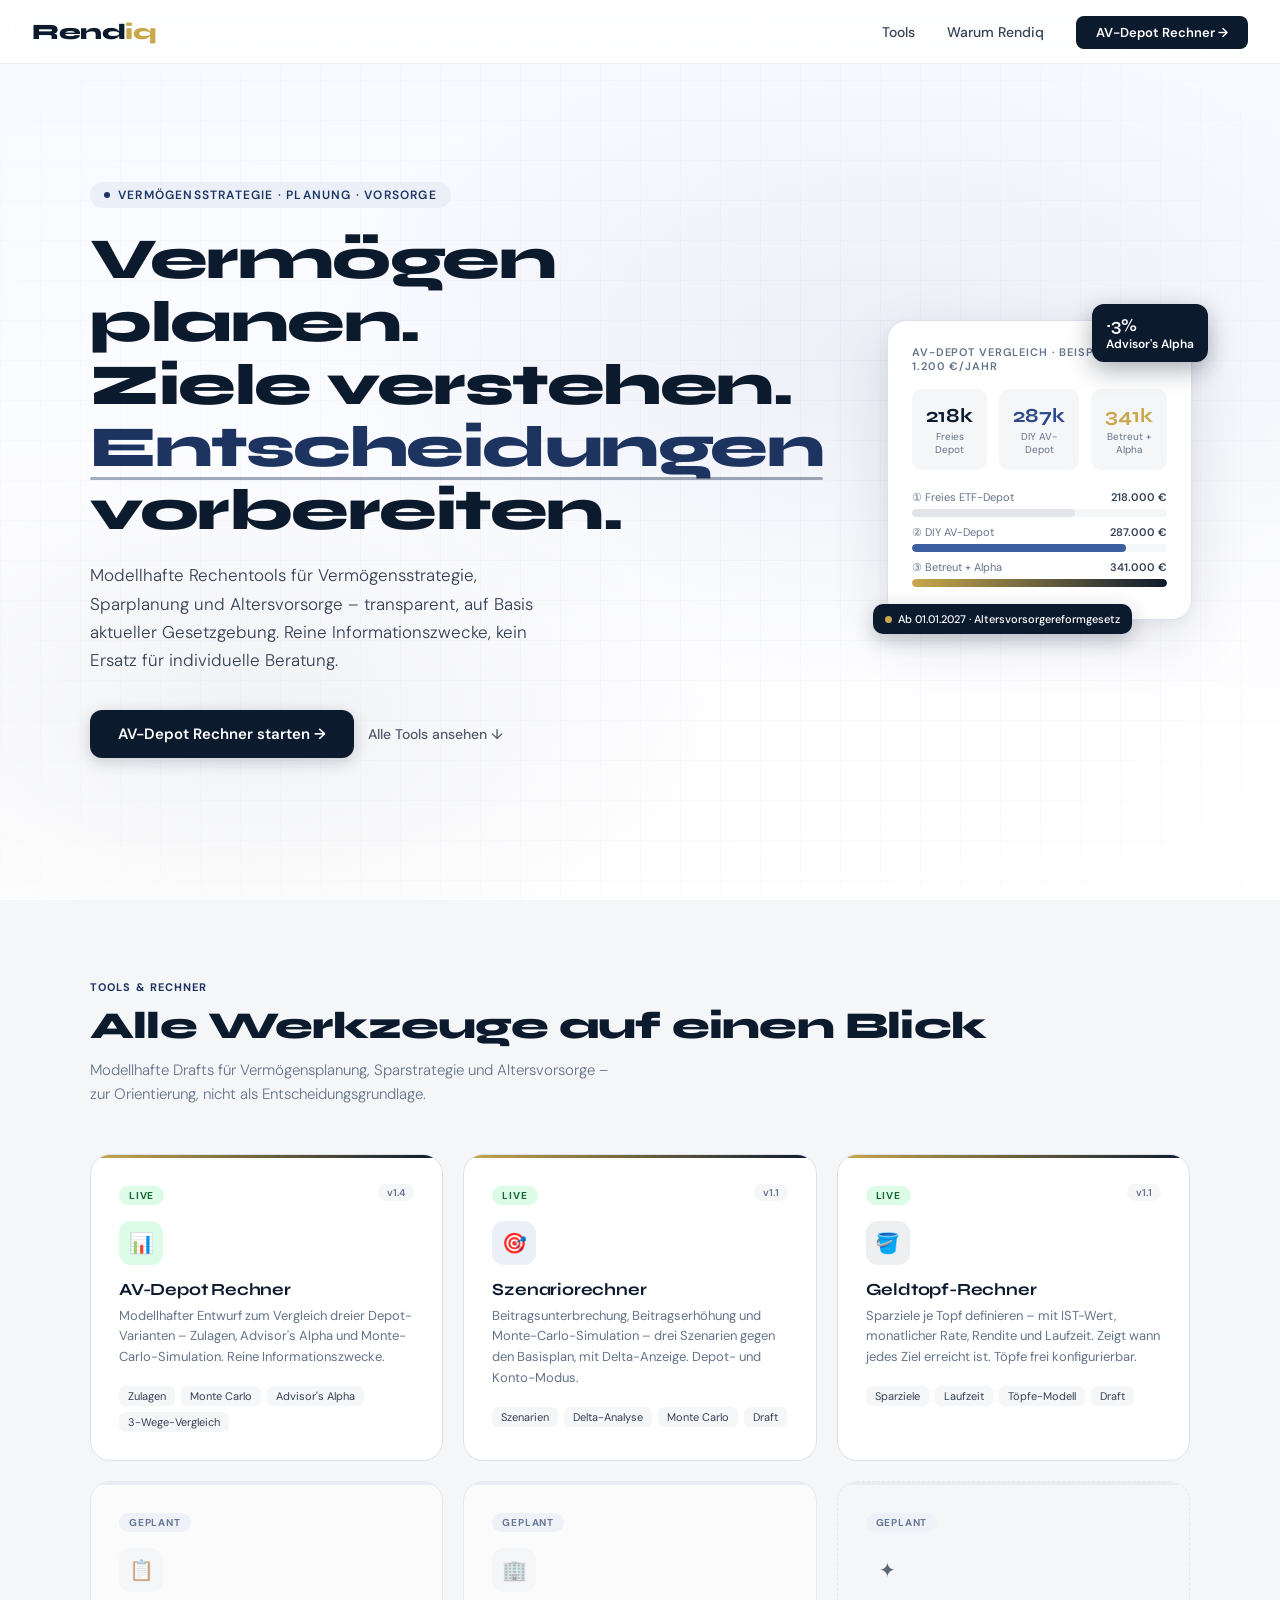
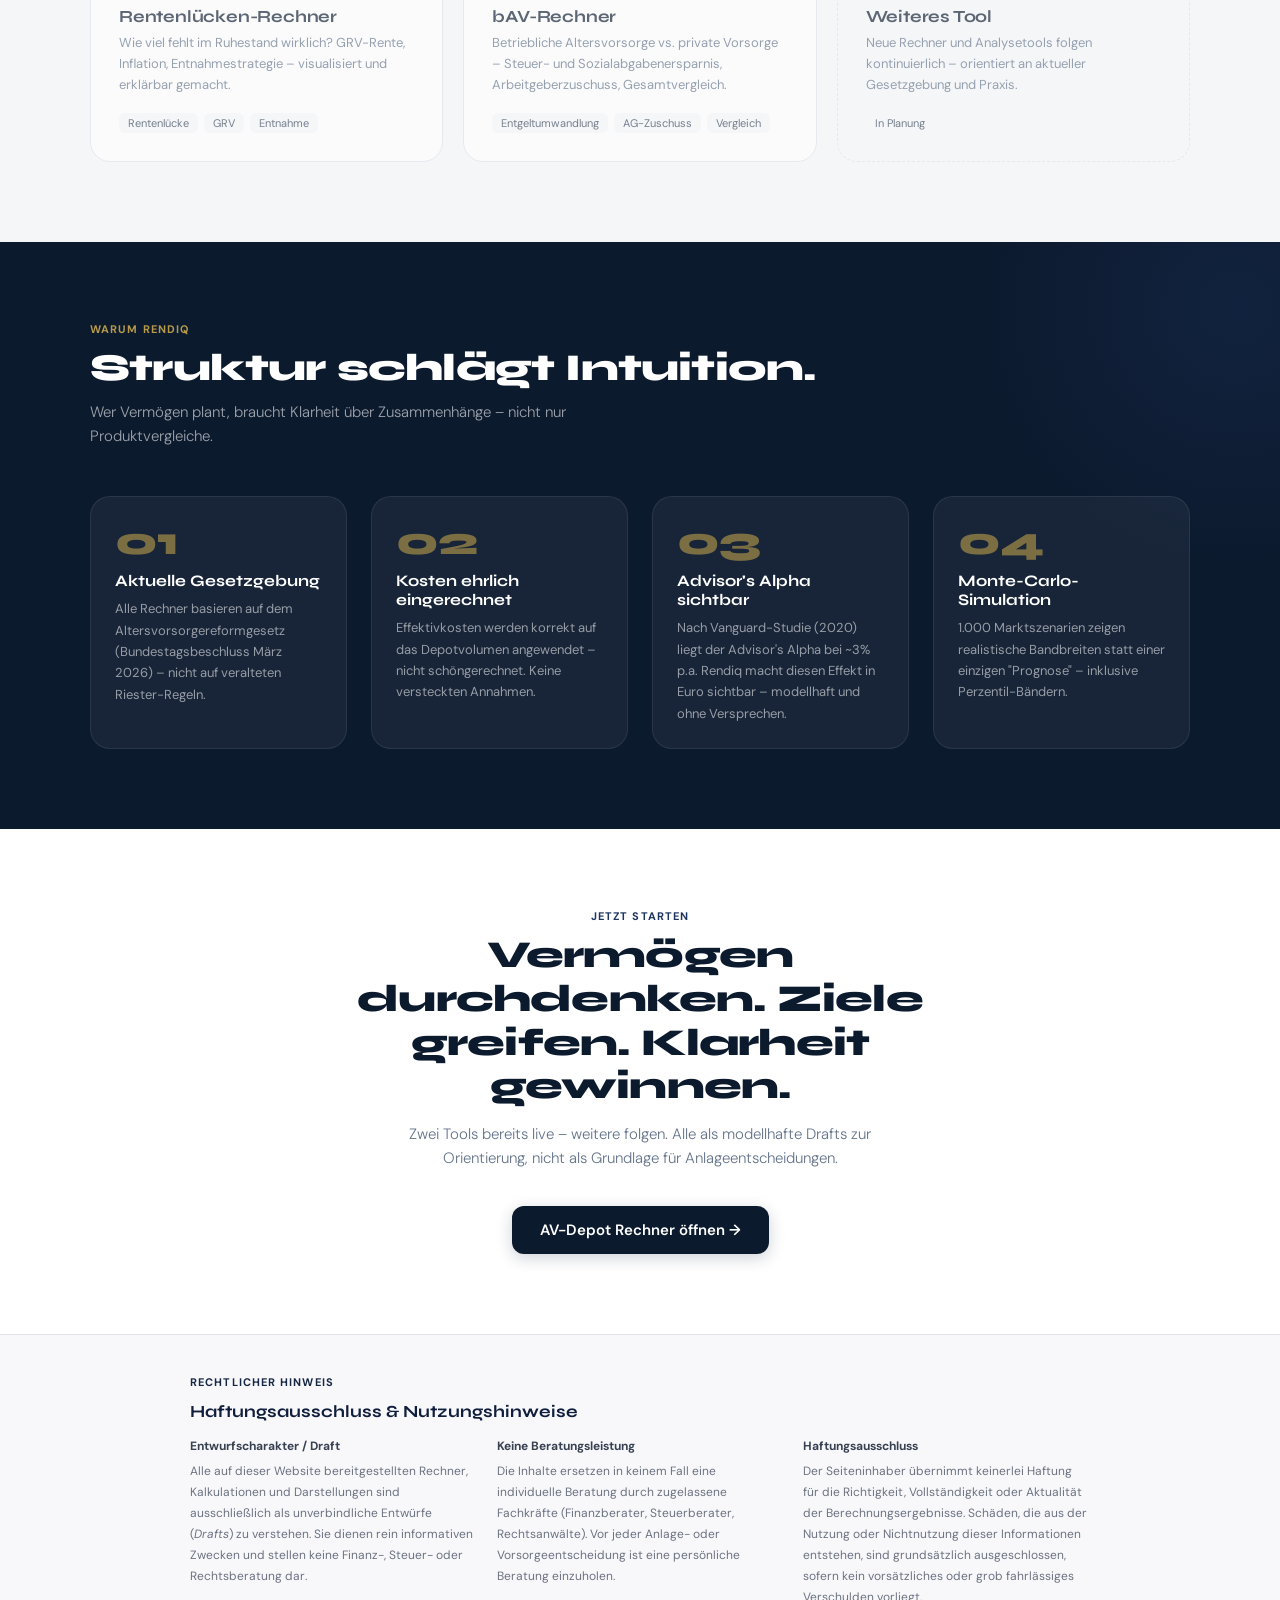
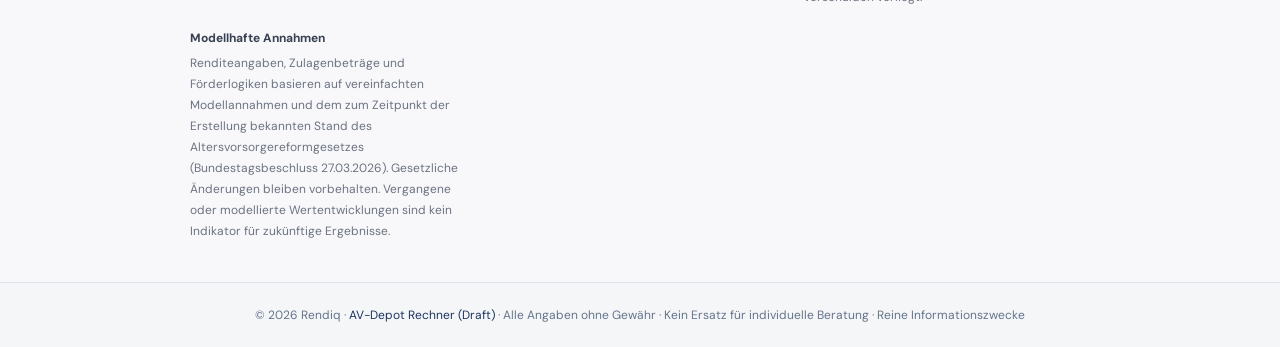
==== commit 0a5f6689: "add versioning" ====
--- a/index.html
+++ b/index.html
@@ -648,7 +648,7 @@
 
       <!-- AV-Depot Rechner – LIVE -->
       <a href="avdepotrechner.html" class="tool-card active">
-        <span class="tool-badge badge-live">Live</span>
+        <span class="tool-badge badge-live">Live</span><span style="float:right;font-size:10px;font-weight:600;color:var(--grey);background:var(--grey-light);border-radius:20px;padding:2px 9px;margin-top:1px;">v1.4</span>
         <div class="tool-icon icon-green">📊</div>
         <div class="tool-name">AV-Depot Rechner</div>
         <div class="tool-desc">Modellhafter Entwurf zum Vergleich dreier Depot-Varianten – Zulagen, Advisor's Alpha und Monte-Carlo-Simulation. Reine Informationszwecke.</div>
@@ -663,7 +663,7 @@
 
       <!-- Szenariorechner – LIVE -->
       <a href="szenariorechner.html" class="tool-card active">
-        <span class="tool-badge badge-live">Live</span>
+        <span class="tool-badge badge-live">Live</span><span style="float:right;font-size:10px;font-weight:600;color:var(--grey);background:var(--grey-light);border-radius:20px;padding:2px 9px;margin-top:1px;">v1.1</span>
         <div class="tool-icon icon-violet">🎯</div>
         <div class="tool-name">Szenariorechner</div>
         <div class="tool-desc">Beitragsunterbrechung, Beitragserhöhung und Monte-Carlo-Simulation – drei Szenarien gegen den Basisplan, mit Delta-Anzeige. Depot- und Konto-Modus.</div>
@@ -678,7 +678,7 @@
 
       <!-- Geldtöpfe – LIVE -->
       <a href="geldtopfrechner.html" class="tool-card active">
-        <span class="tool-badge badge-live">Live</span>
+        <span class="tool-badge badge-live">Live</span><span style="float:right;font-size:10px;font-weight:600;color:var(--grey);background:var(--grey-light);border-radius:20px;padding:2px 9px;margin-top:1px;">v1.1</span>
         <div class="tool-icon icon-navy">🪣</div>
         <div class="tool-name">Geldtopf-Rechner</div>
         <div class="tool-desc">Sparziele je Topf definieren – mit IST-Wert, monatlicher Rate, Rendite und Laufzeit. Zeigt wann jedes Ziel erreicht ist. Töpfe frei konfigurierbar.</div>
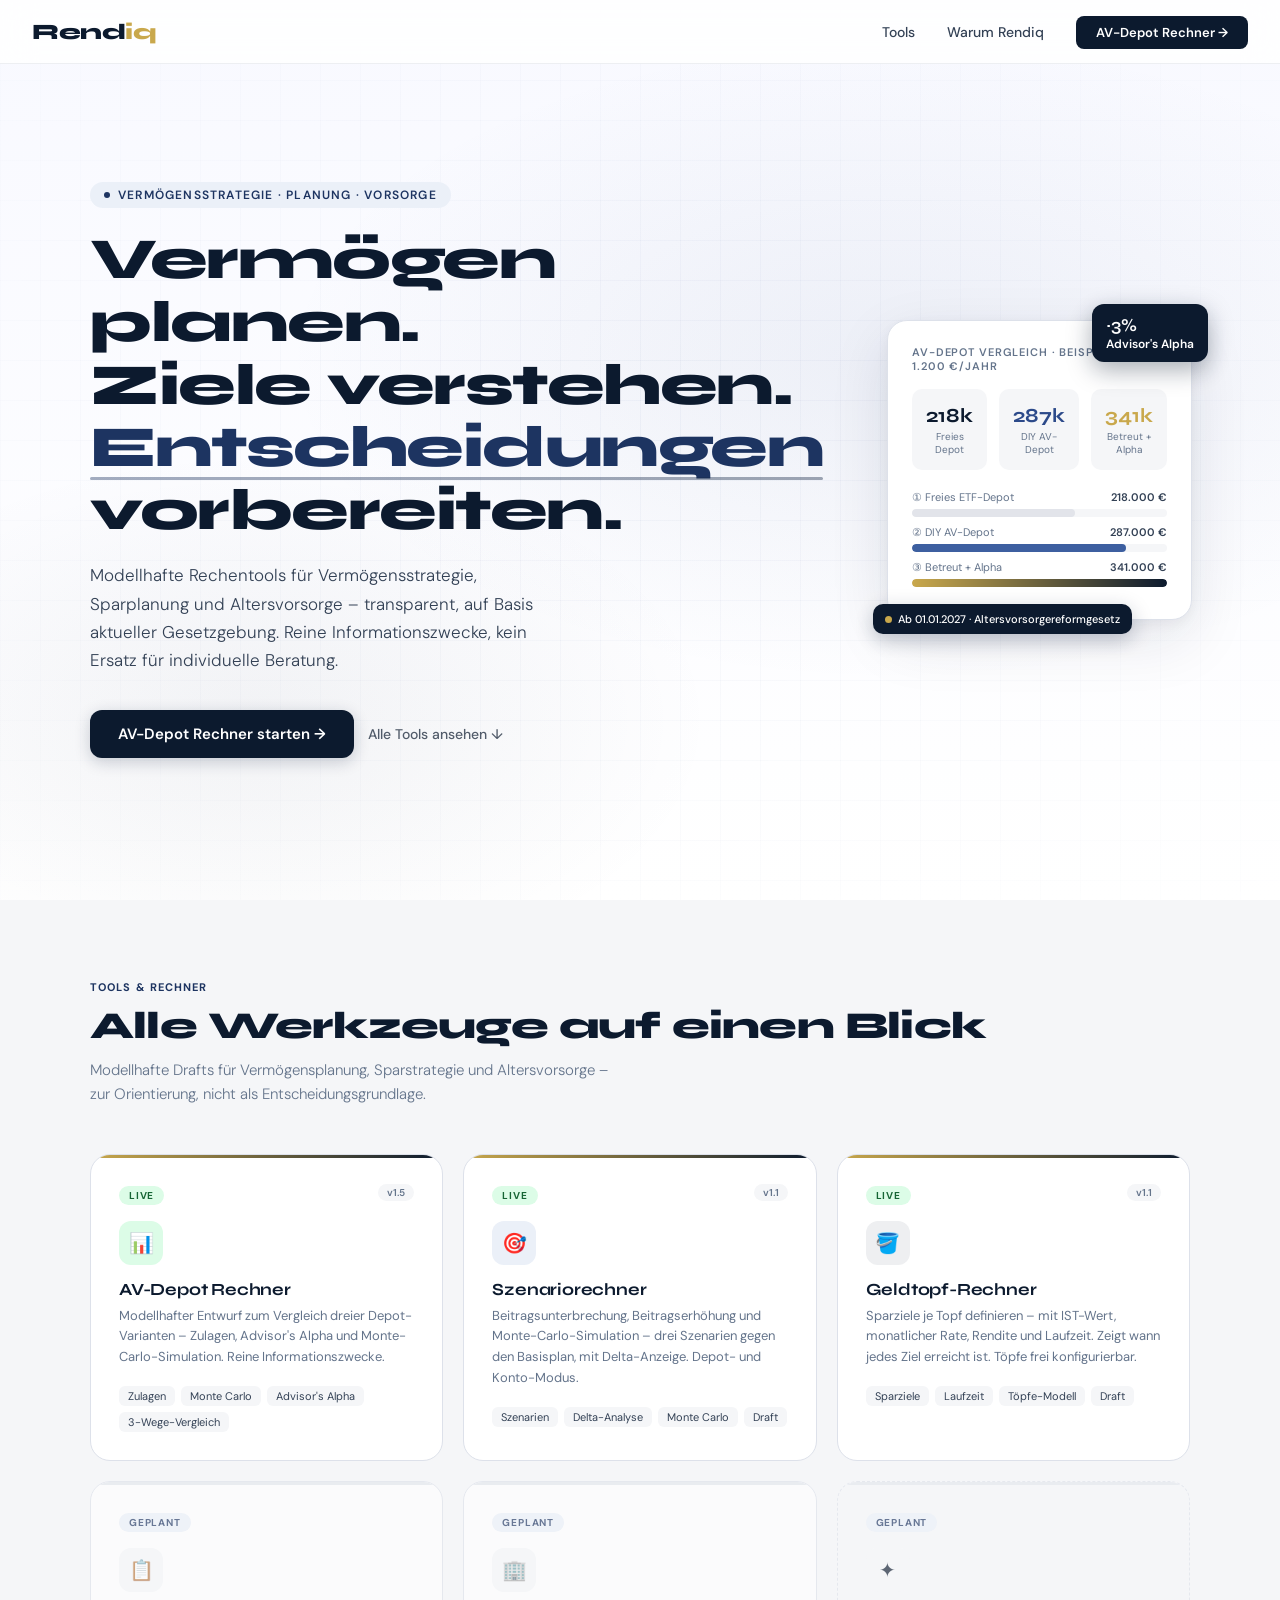
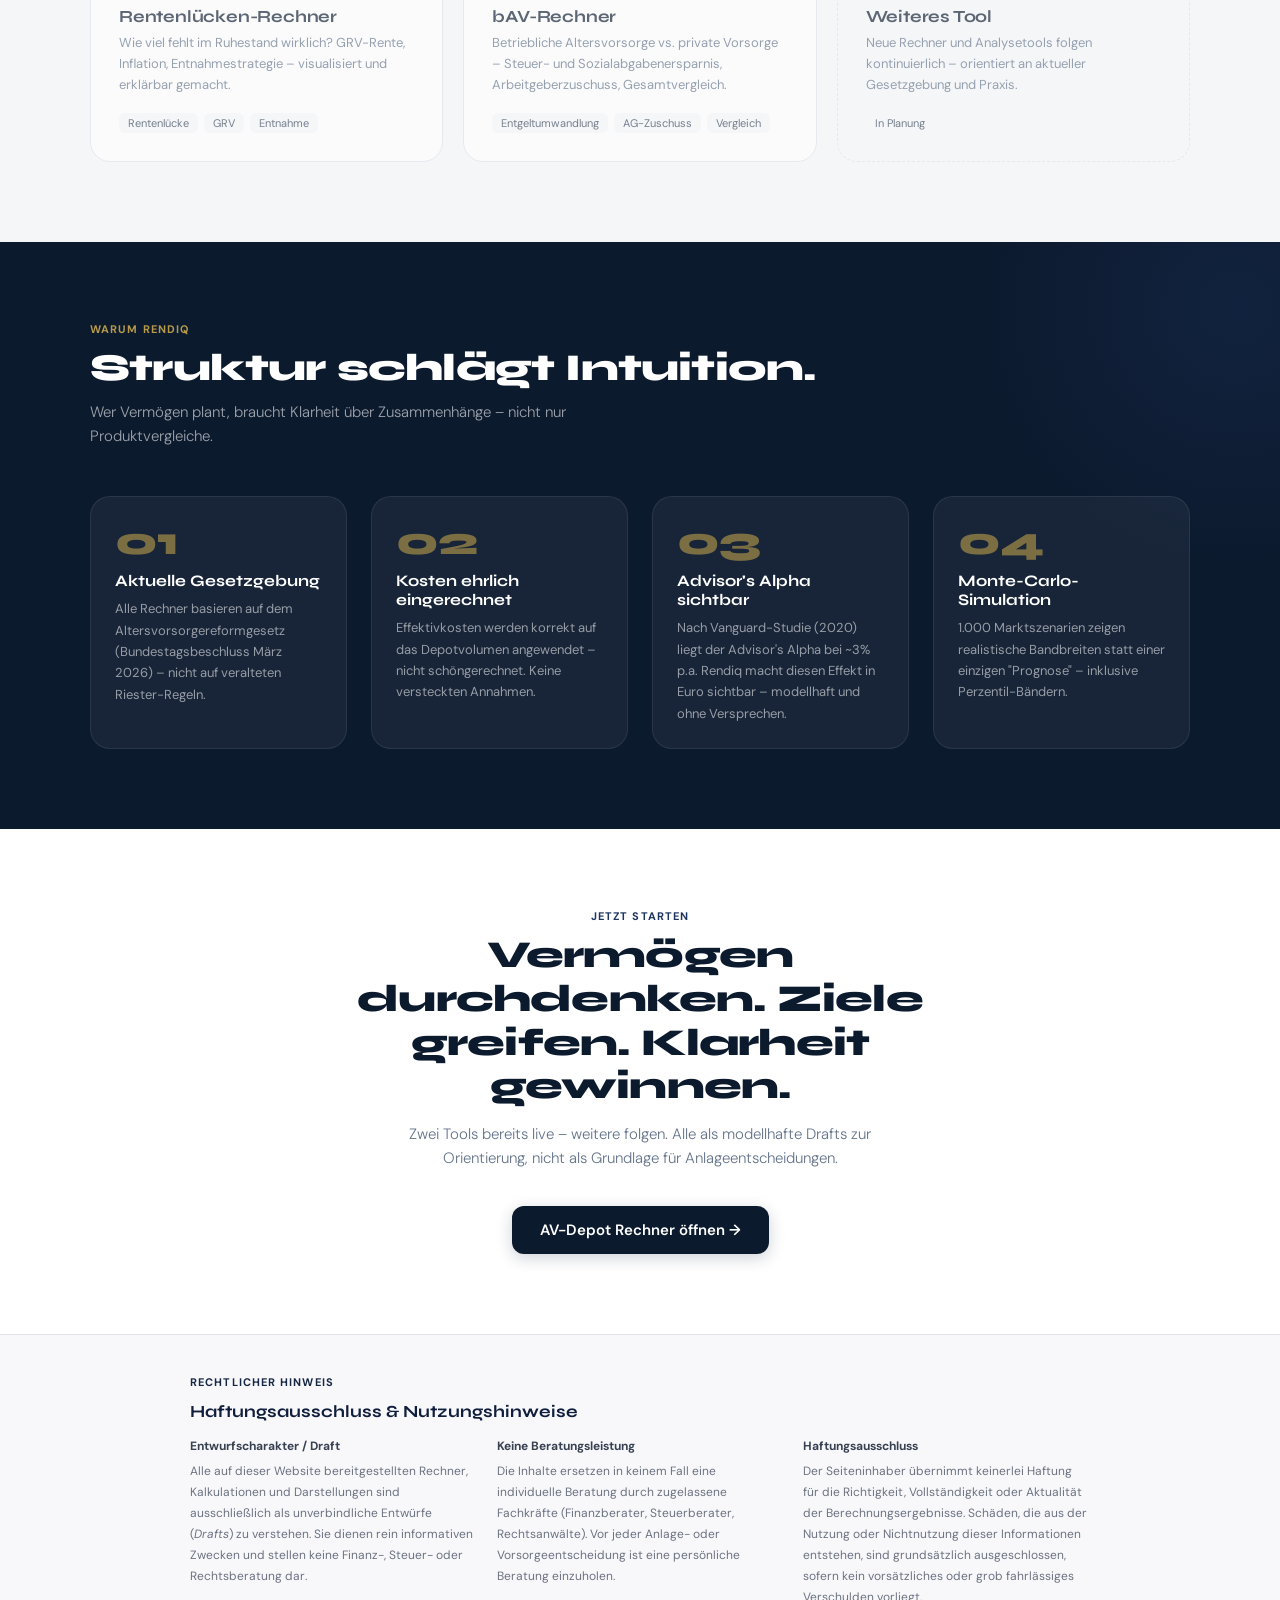
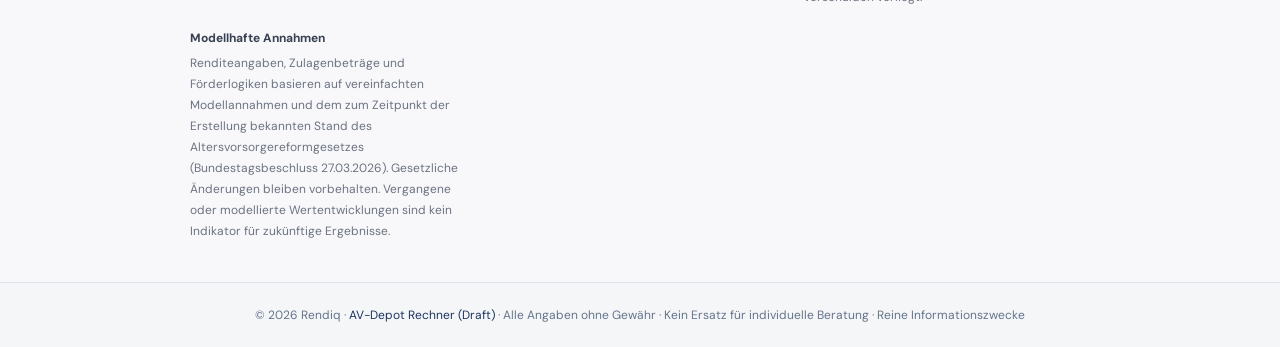
==== commit 6eeb0c07: "try fix alpha" ====
--- a/index.html
+++ b/index.html
@@ -648,7 +648,7 @@
 
       <!-- AV-Depot Rechner – LIVE -->
       <a href="avdepotrechner.html" class="tool-card active">
-        <span class="tool-badge badge-live">Live</span><span style="float:right;font-size:10px;font-weight:600;color:var(--grey);background:var(--grey-light);border-radius:20px;padding:2px 9px;margin-top:1px;">v1.4</span>
+        <span class="tool-badge badge-live">Live</span><span style="float:right;font-size:10px;font-weight:600;color:var(--grey);background:var(--grey-light);border-radius:20px;padding:2px 9px;margin-top:1px;">v1.5</span>
         <div class="tool-icon icon-green">📊</div>
         <div class="tool-name">AV-Depot Rechner</div>
         <div class="tool-desc">Modellhafter Entwurf zum Vergleich dreier Depot-Varianten – Zulagen, Advisor's Alpha und Monte-Carlo-Simulation. Reine Informationszwecke.</div>
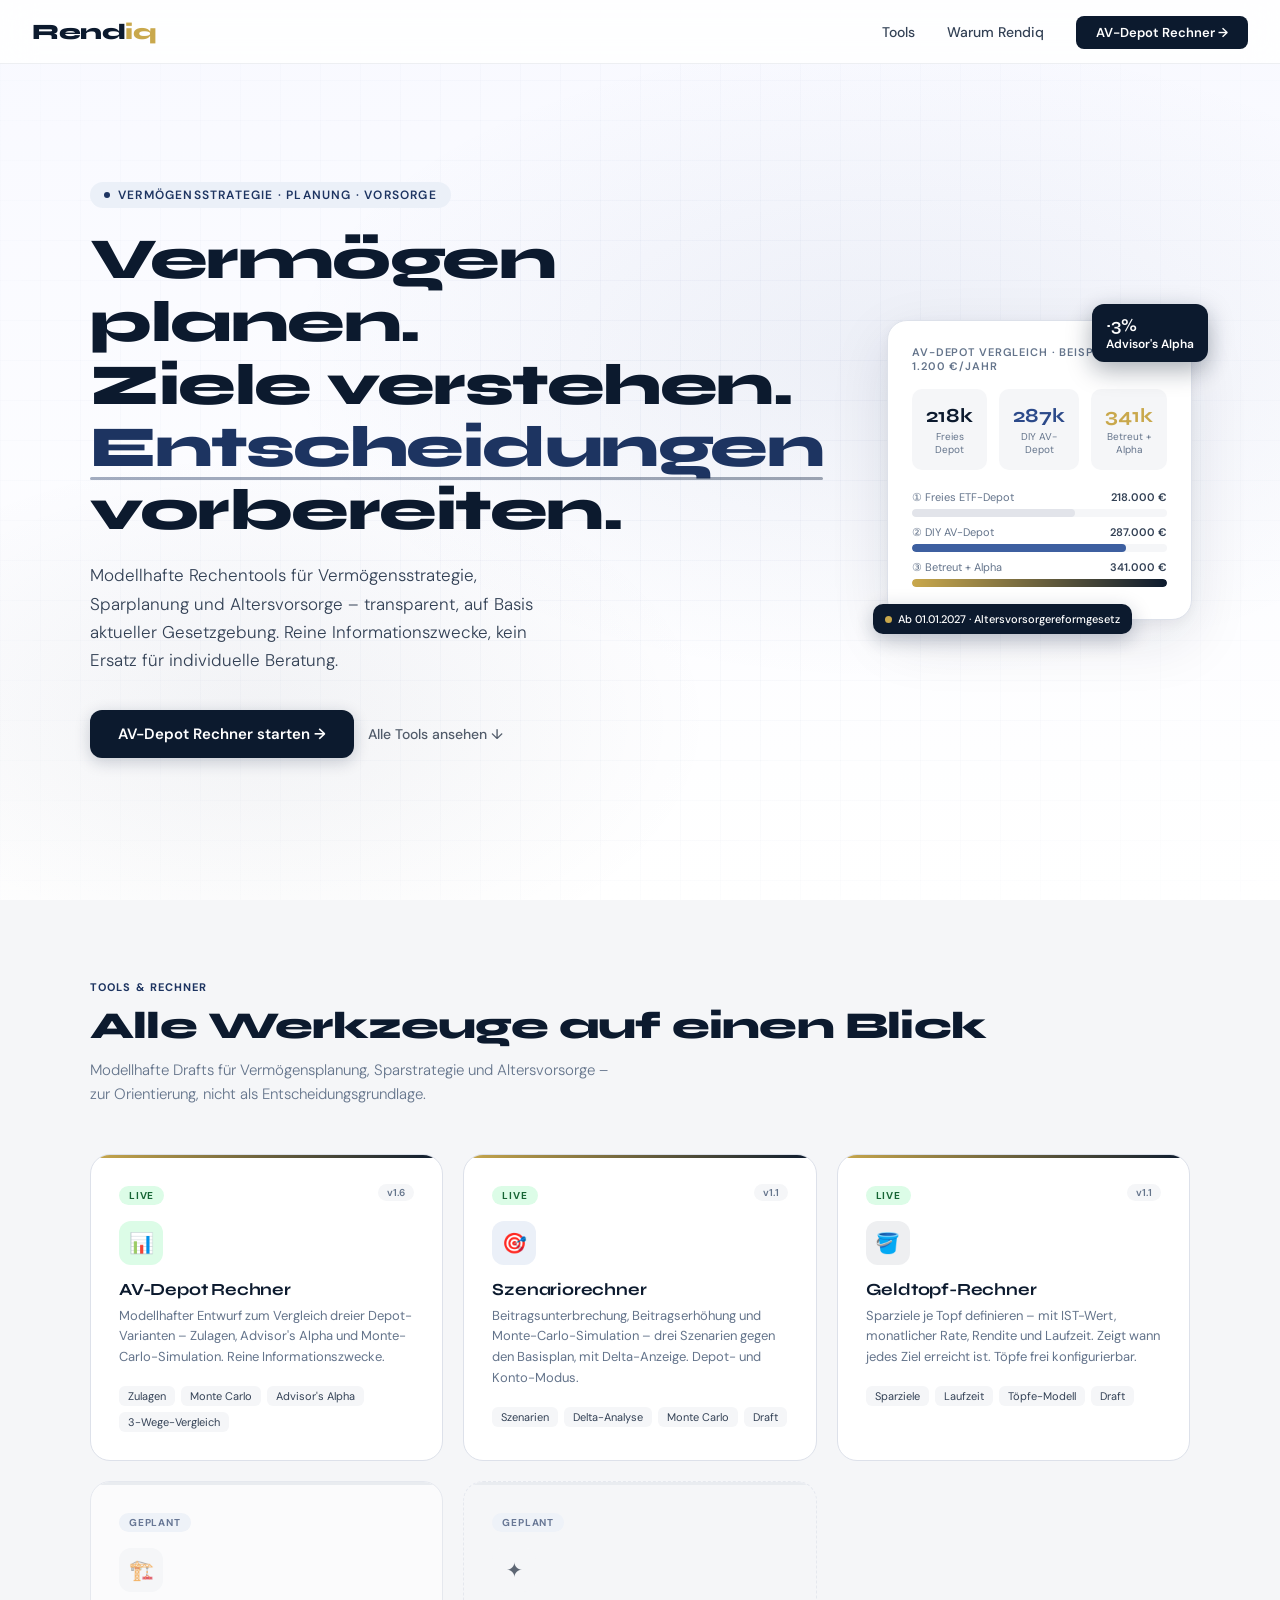
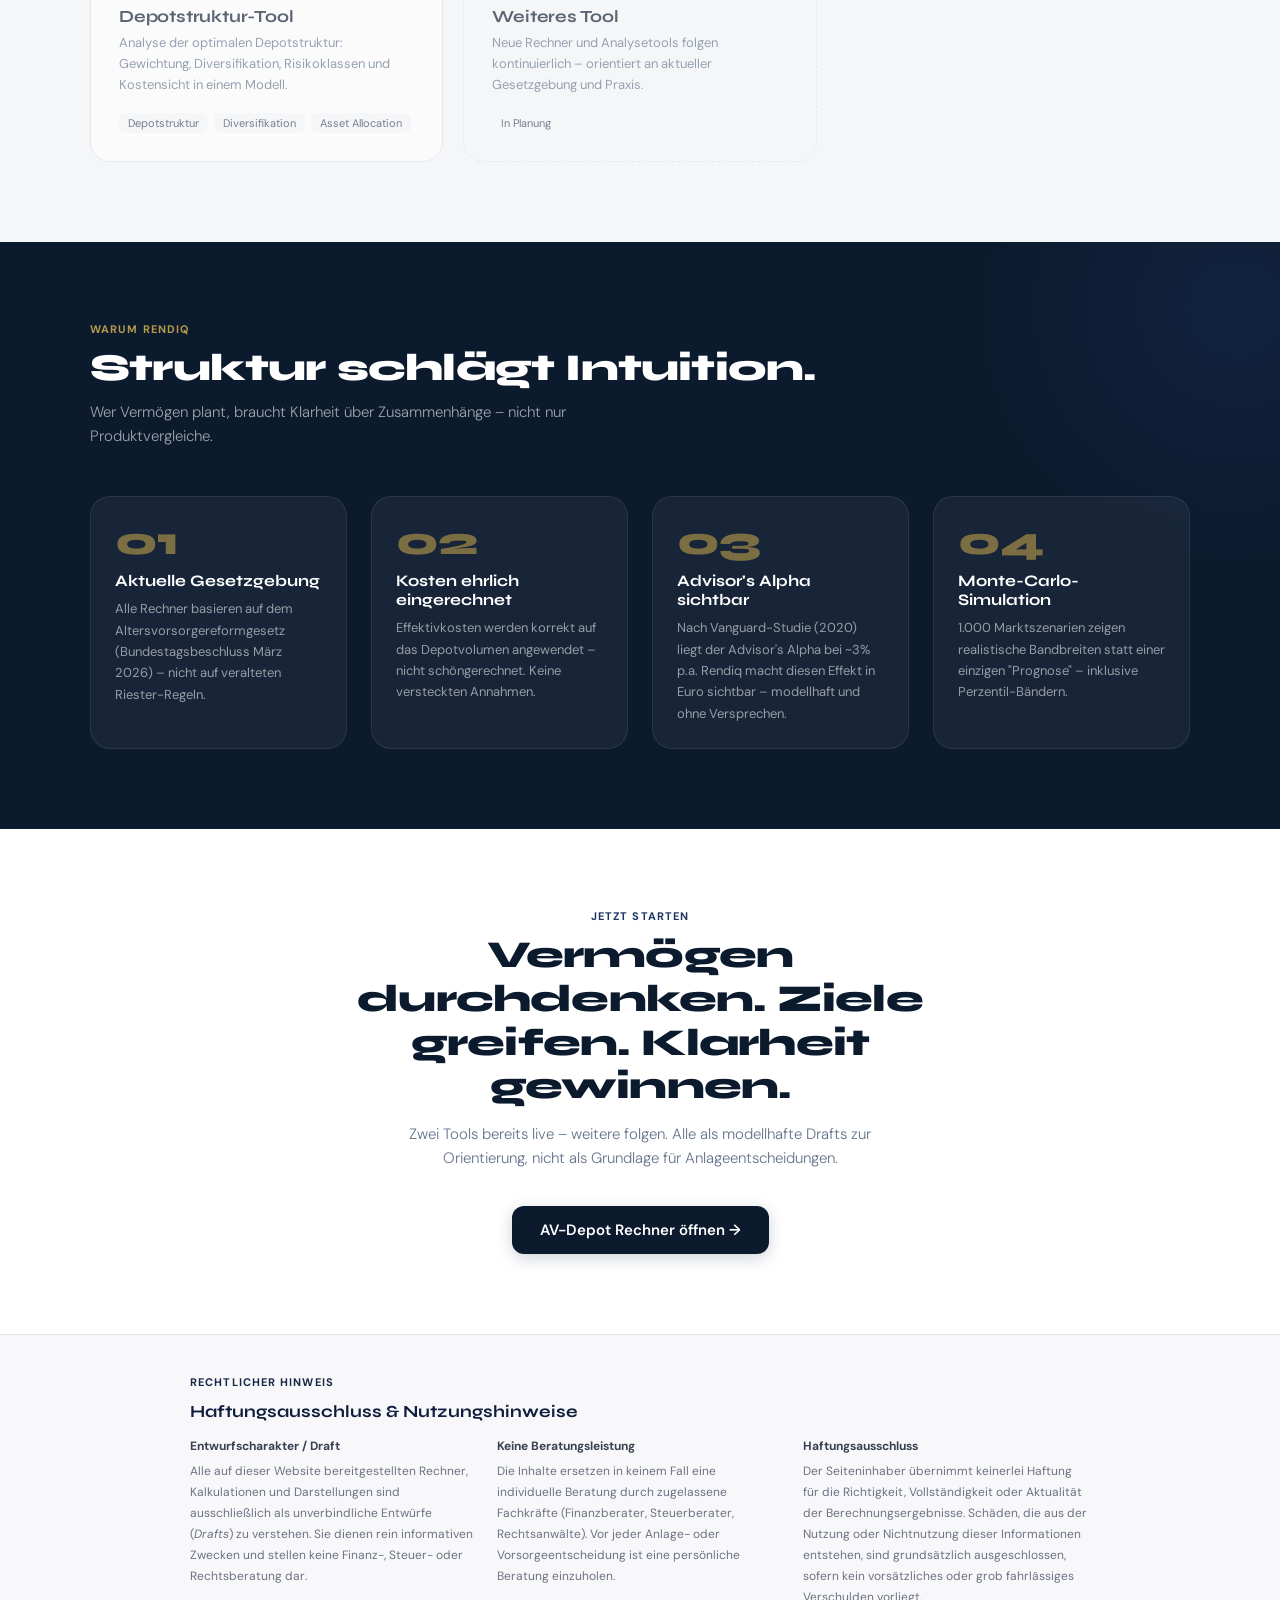
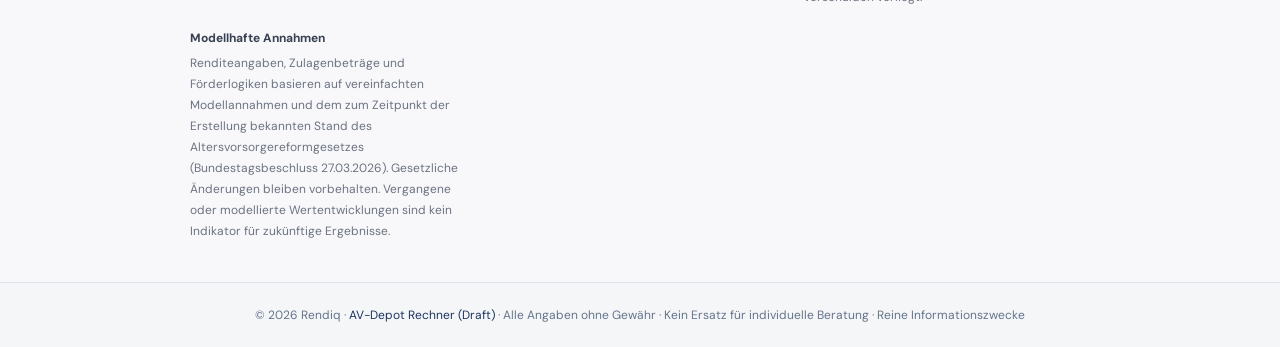
==== commit 7f3a1cca: "simplify index and update versions" ====
--- a/index.html
+++ b/index.html
@@ -648,7 +648,7 @@
 
       <!-- AV-Depot Rechner – LIVE -->
       <a href="avdepotrechner.html" class="tool-card active">
-        <span class="tool-badge badge-live">Live</span><span style="float:right;font-size:10px;font-weight:600;color:var(--grey);background:var(--grey-light);border-radius:20px;padding:2px 9px;margin-top:1px;">v1.5</span>
+        <span class="tool-badge badge-live">Live</span><span style="float:right;font-size:10px;font-weight:600;color:var(--grey);background:var(--grey-light);border-radius:20px;padding:2px 9px;margin-top:1px;">v1.6</span>
         <div class="tool-icon icon-green">📊</div>
         <div class="tool-name">AV-Depot Rechner</div>
         <div class="tool-desc">Modellhafter Entwurf zum Vergleich dreier Depot-Varianten – Zulagen, Advisor's Alpha und Monte-Carlo-Simulation. Reine Informationszwecke.</div>
@@ -691,29 +691,16 @@
         <div class="tool-arrow">→</div>
       </a>
 
-      <!-- Rentenplanung – Geplant -->
+      <!-- Depotstrukturtool – Geplant -->
       <div class="tool-card coming">
         <span class="tool-badge badge-planned">Geplant</span>
-        <div class="tool-icon icon-grey">📋</div>
-        <div class="tool-name">Rentenlücken-Rechner</div>
-        <div class="tool-desc">Wie viel fehlt im Ruhestand wirklich? GRV-Rente, Inflation, Entnahmestrategie – visualisiert und erklärbar gemacht.</div>
+        <div class="tool-icon icon-grey">🏗️</div>
+        <div class="tool-name">Depotstruktur-Tool</div>
+        <div class="tool-desc">Analyse der optimalen Depotstruktur: Gewichtung, Diversifikation, Risikoklassen und Kostensicht in einem Modell.</div>
         <div class="tool-tags">
-          <span class="tool-tag">Rentenlücke</span>
-          <span class="tool-tag">GRV</span>
-          <span class="tool-tag">Entnahme</span>
-        </div>
-      </div>
-
-      <!-- bAV-Rechner – Geplant -->
-      <div class="tool-card coming">
-        <span class="tool-badge badge-planned">Geplant</span>
-        <div class="tool-icon icon-grey">🏢</div>
-        <div class="tool-name">bAV-Rechner</div>
-        <div class="tool-desc">Betriebliche Altersvorsorge vs. private Vorsorge – Steuer- und Sozialabgabenersparnis, Arbeitgeberzuschuss, Gesamtvergleich.</div>
-        <div class="tool-tags">
-          <span class="tool-tag">Entgeltumwandlung</span>
-          <span class="tool-tag">AG-Zuschuss</span>
-          <span class="tool-tag">Vergleich</span>
+          <span class="tool-tag">Depotstruktur</span>
+          <span class="tool-tag">Diversifikation</span>
+          <span class="tool-tag">Asset Allocation</span>
         </div>
       </div>
 
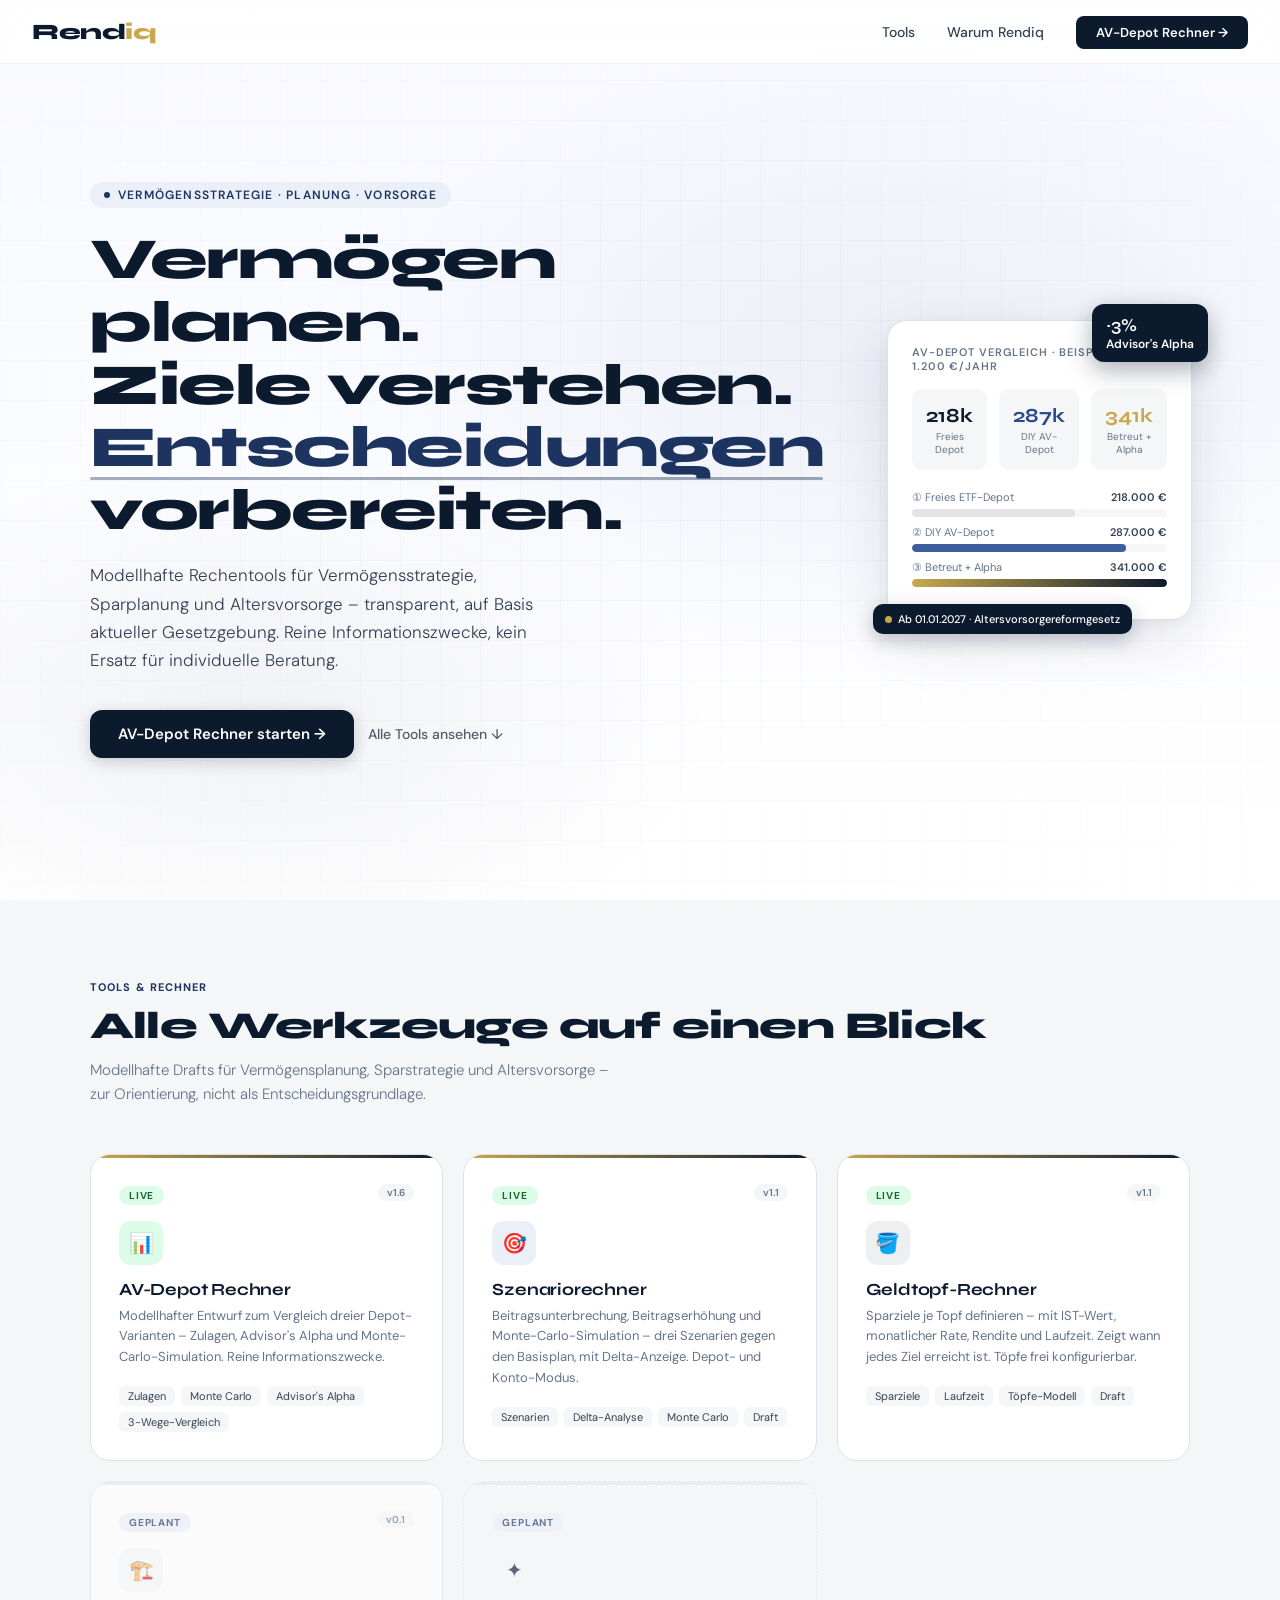
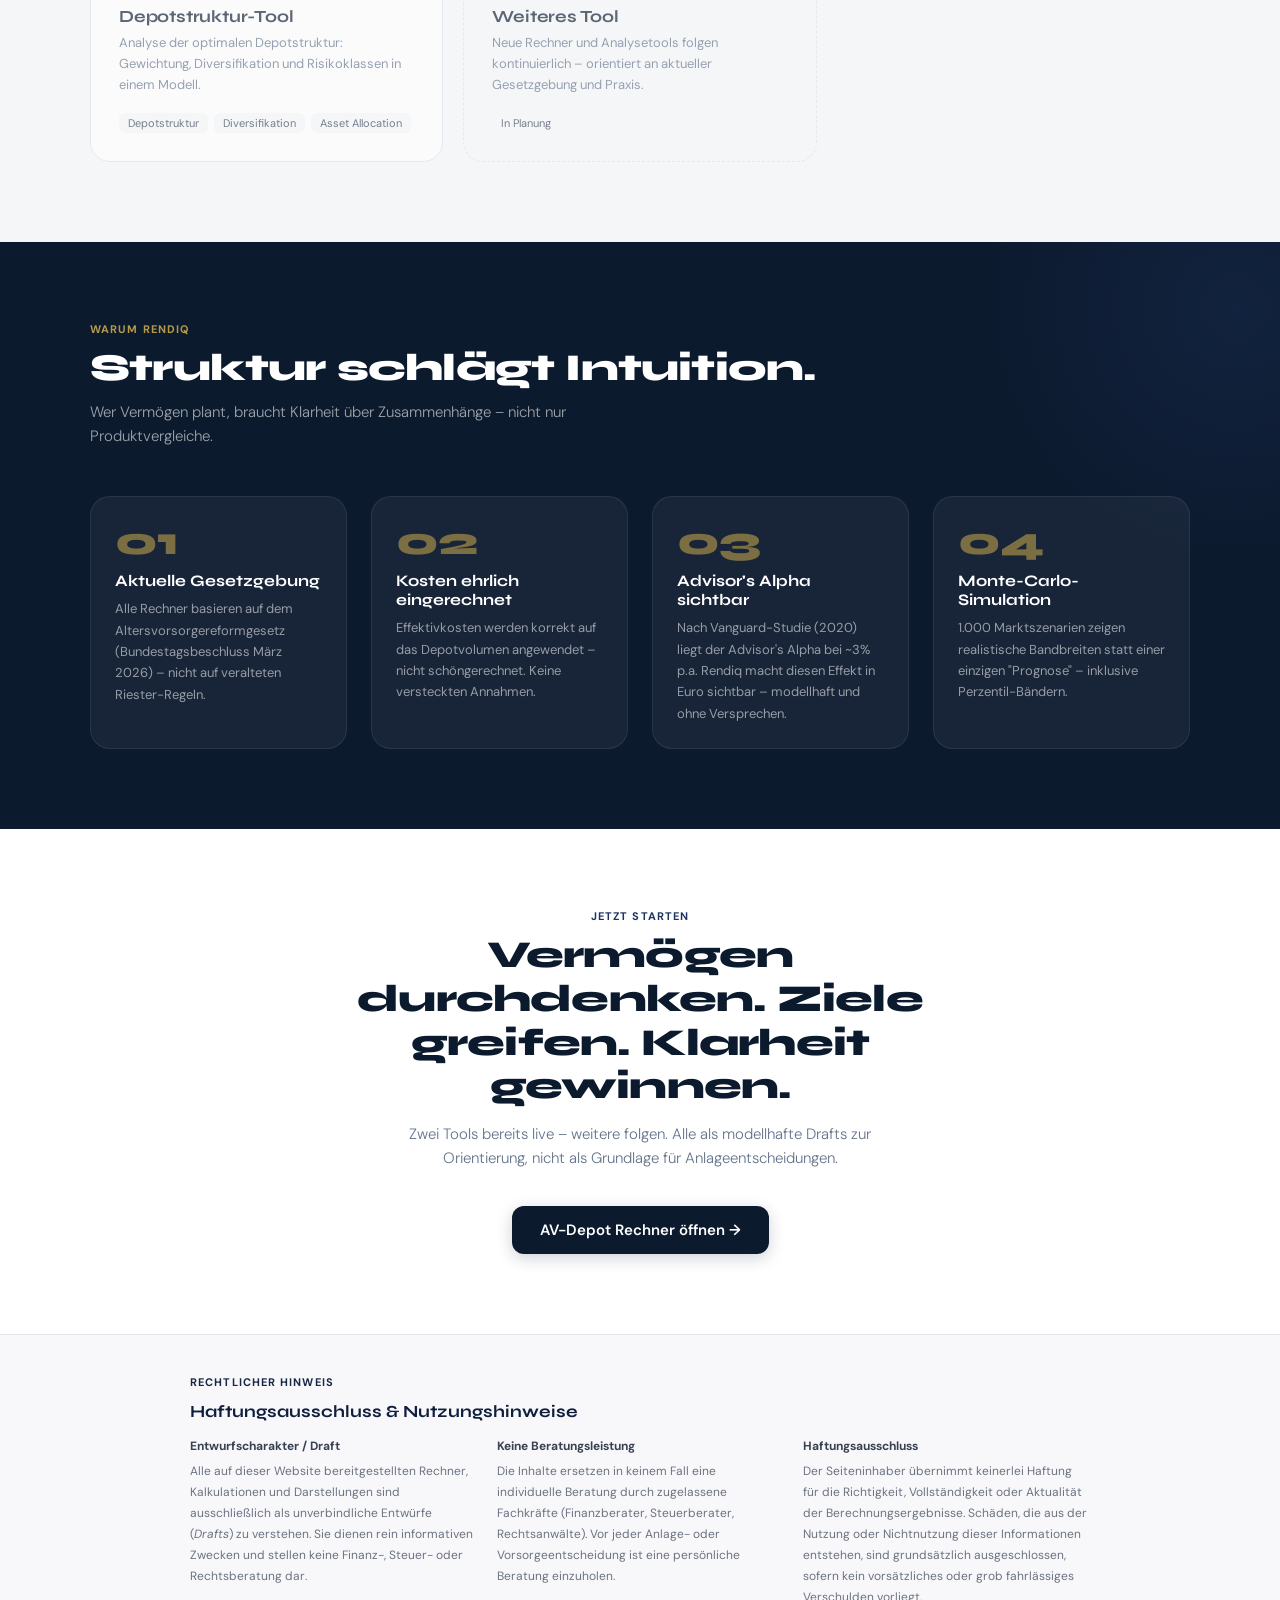
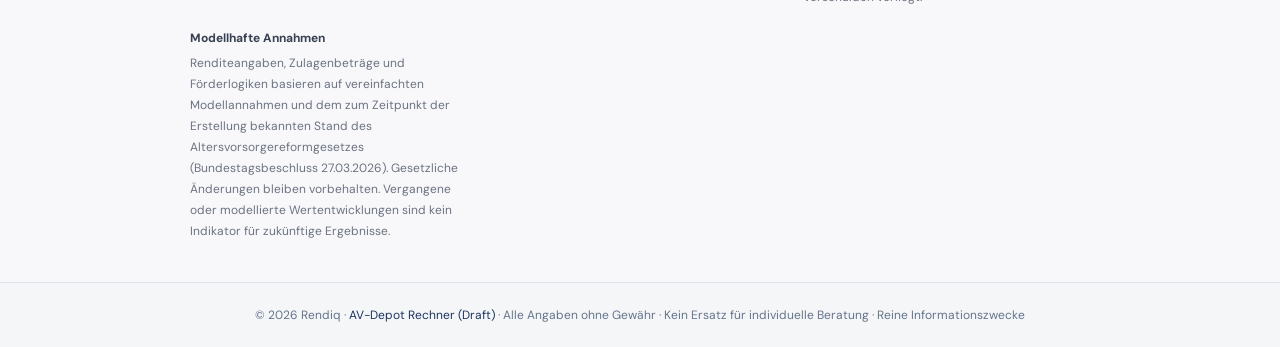
==== commit a84dadba: "feat: Depotstruktur-Tool hinzufügen + Updates Neues Scaffold depotstruktur.html (Asset‑Rows, Gewicht" ====
--- a/index.html
+++ b/index.html
@@ -691,18 +691,19 @@
         <div class="tool-arrow">→</div>
       </a>
 
-      <!-- Depotstrukturtool – Geplant -->
-      <div class="tool-card coming">
-        <span class="tool-badge badge-planned">Geplant</span>
+      <!-- Depotstrukturtool – Geplant (verlinkt) -->
+      <a href="depotstruktur.html" class="tool-card coming">
+        <span class="tool-badge badge-planned">Geplant</span><span style="float:right;font-size:10px;font-weight:600;color:var(--grey);background:var(--grey-light);border-radius:20px;padding:2px 9px;margin-top:1px;">v0.1</span>
         <div class="tool-icon icon-grey">🏗️</div>
         <div class="tool-name">Depotstruktur-Tool</div>
-        <div class="tool-desc">Analyse der optimalen Depotstruktur: Gewichtung, Diversifikation, Risikoklassen und Kostensicht in einem Modell.</div>
+        <div class="tool-desc">Analyse der optimalen Depotstruktur: Gewichtung, Diversifikation und Risikoklassen in einem Modell.</div>
         <div class="tool-tags">
           <span class="tool-tag">Depotstruktur</span>
           <span class="tool-tag">Diversifikation</span>
           <span class="tool-tag">Asset Allocation</span>
         </div>
-      </div>
+        <div class="tool-arrow">→</div>
+      </a>
 
       <!-- Platzhalter -->
       <div class="tool-card coming" style="border-style:dashed;background:transparent;">
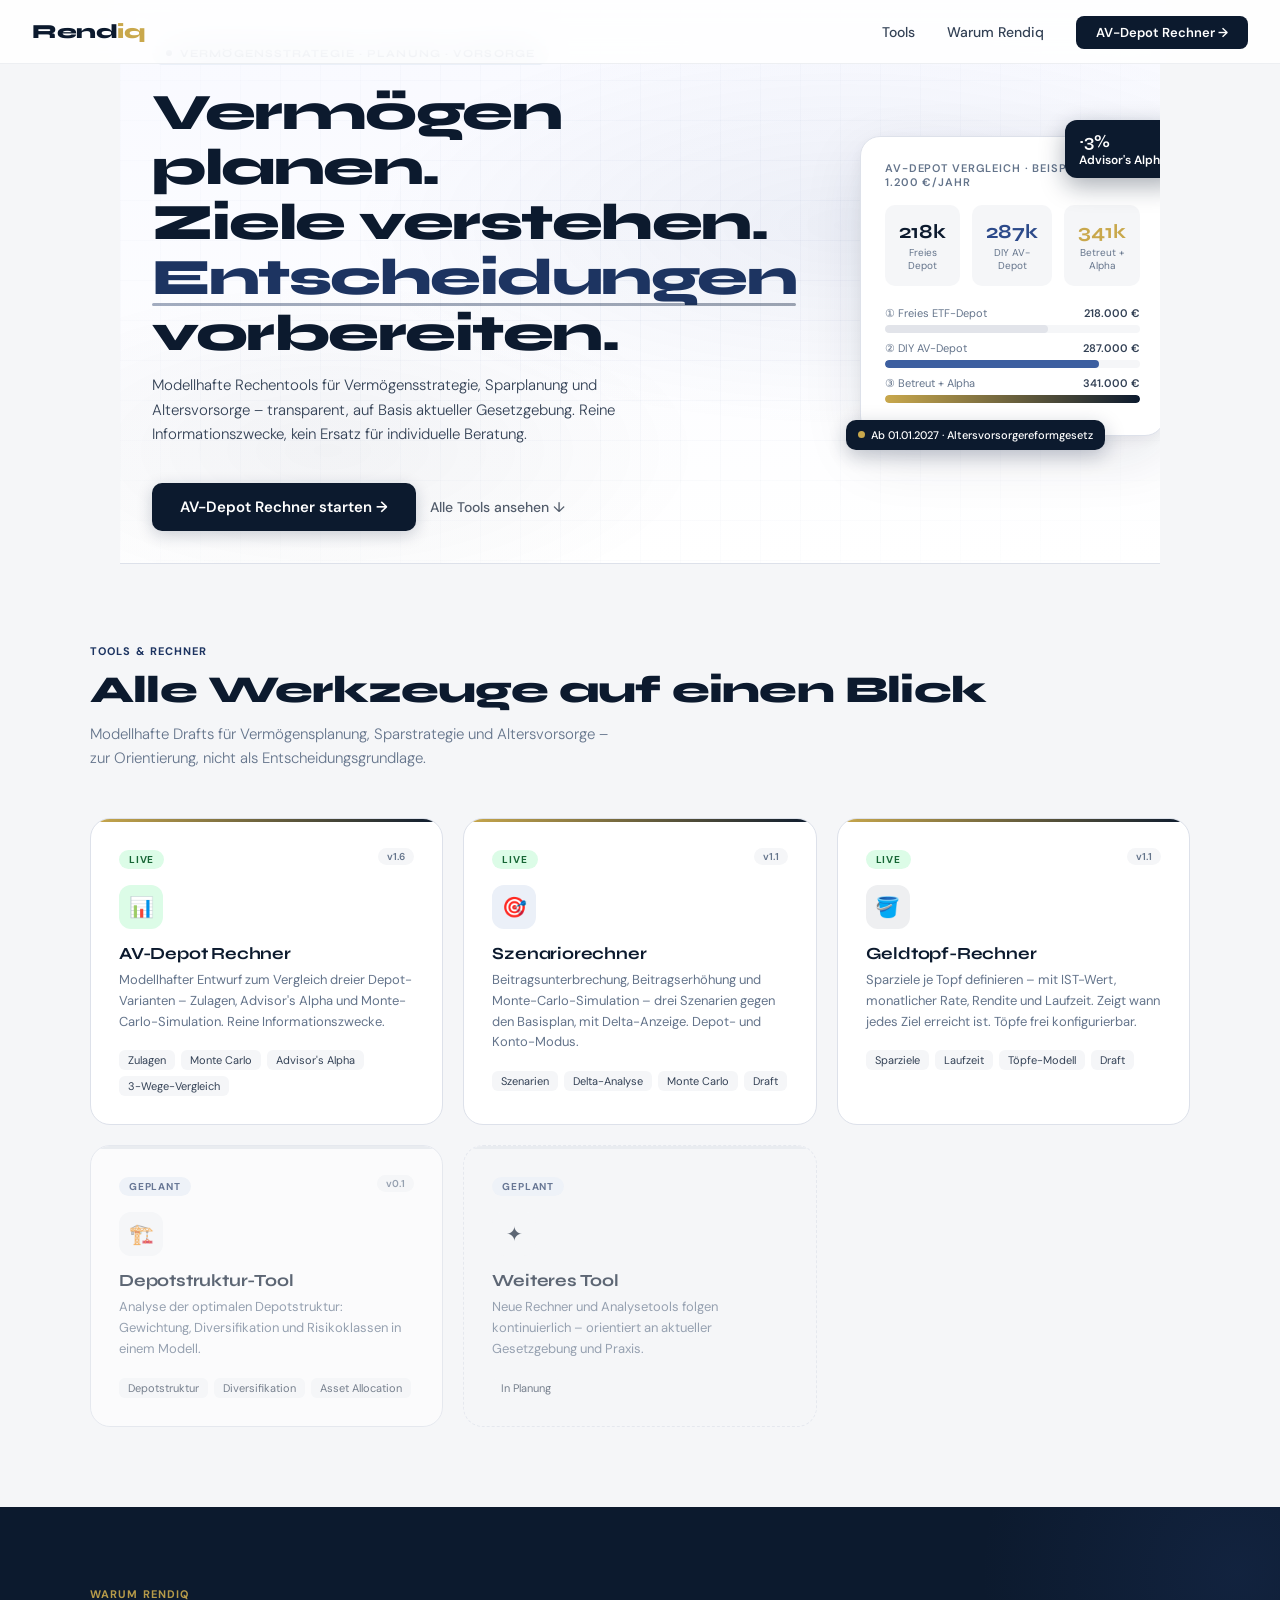
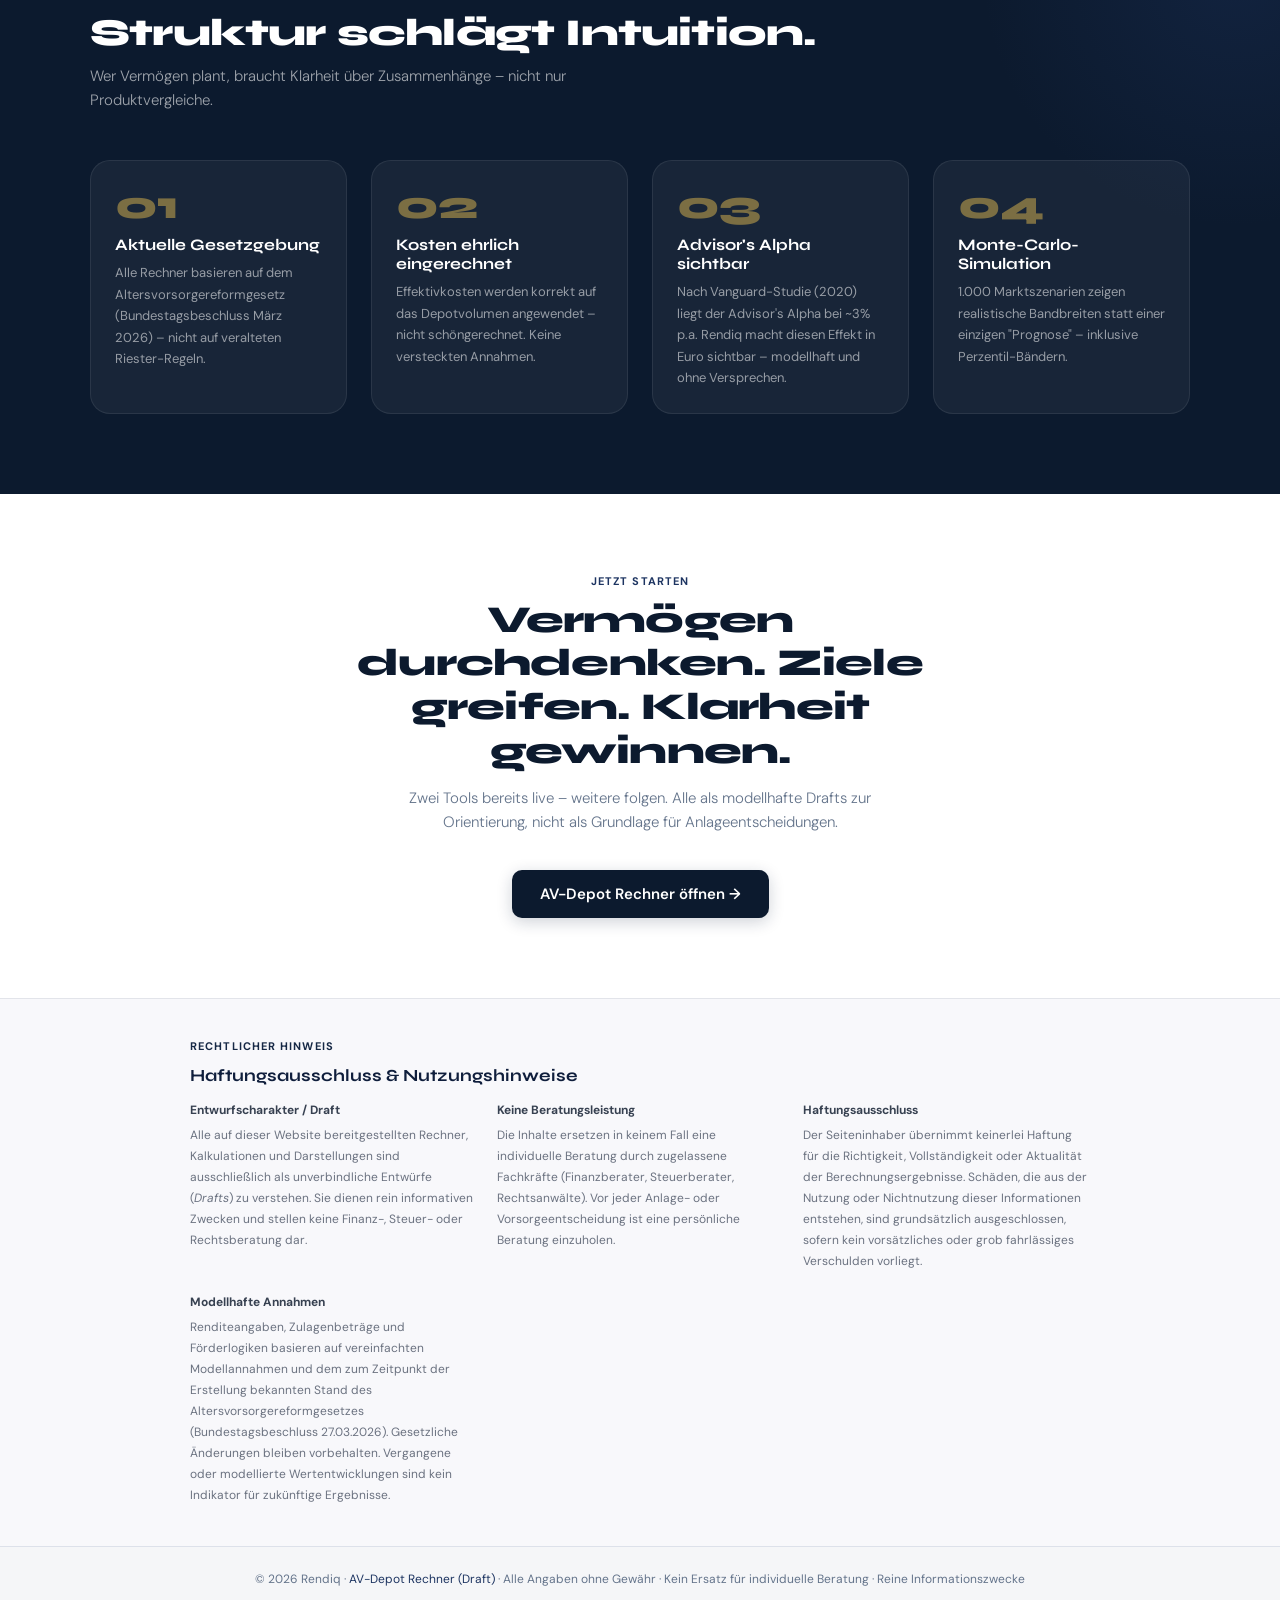
==== commit 93cffb74: "fix: index.html start" ====
--- a/index.html
+++ b/index.html
@@ -3,797 +3,15 @@
 <head>
   <meta charset="UTF-8">
   <meta name="viewport" content="width=device-width, initial-scale=1.0">
-  <title>Rendiq – Finanztools. Neu gedacht.</title>
-  <link rel="preconnect" href="https://fonts.googleapis.com">
-  <link href="https://fonts.googleapis.com/css2?family=Syne:wght@400;500;600;700;800&family=DM+Sans:ital,wght@0,300;0,400;0,500;1,300&display=swap" rel="stylesheet">
-  <style>
-    *, *::before, *::after { box-sizing: border-box; margin: 0; padding: 0; }
-
-    :root {
-      --navy:        #0C1A2E;
-      --navy-mid:    #162845;
-      --navy-light:  #1D3461;
-      --violet:      #2C4A8A;
-      --violet-light:#3D5FA0;
-      --violet-pale: #EBF0F8;
-      --grey:        #64748B;
-      --grey-light:  #F5F6F8;
-      --grey-mid:    #E4E7ED;
-      --white:       #FFFFFF;
-      --ink:         #0C1A2E;
-      --ink-mid:     #334155;
-      --ink-light:   #64748B;
-      --accent:      #C9A84C;
-      --border:      #DDE1EA;
-      --radius:      12px;
-      --radius-lg:   20px;
-    }
-
-    html { scroll-behavior: smooth; }
-
-    body {
-      font-family: 'DM Sans', sans-serif;
-      background: var(--white);
-      color: var(--ink);
-      overflow-x: hidden;
-    }
-
-    /* ── NAV ── */
-    nav {
-      position: fixed;
-      top: 0; left: 0; right: 0;
-      z-index: 100;
-      padding: 0 2rem;
-      height: 64px;
-      display: flex;
-      align-items: center;
-      justify-content: space-between;
-      background: rgba(255,255,255,0.85);
-      backdrop-filter: blur(16px);
-      border-bottom: 1px solid rgba(226,228,234,0.6);
-    }
-    .nav-logo {
-      font-family: 'Syne', sans-serif;
-      font-weight: 800;
-      font-size: 22px;
-      color: var(--navy);
-      letter-spacing: -0.5px;
-      text-decoration: none;
-    }
-    .nav-logo span { color: #C9A84C; }
-    .nav-links {
-      display: flex;
-      align-items: center;
-      gap: 2rem;
-      list-style: none;
-    }
-    .nav-links a {
-      font-size: 14px;
-      font-weight: 500;
-      color: var(--ink-mid);
-      text-decoration: none;
-      transition: color 0.15s;
-    }
-    .nav-links a:hover { color: var(--navy-light); }
-    .nav-cta {
-      background: var(--navy);
-      color: var(--white) !important;
-      padding: 8px 20px;
-      border-radius: 8px;
-      font-size: 13px !important;
-      font-weight: 600 !important;
-      transition: background 0.15s !important;
-    }
-    .nav-cta:hover { background: var(--navy-light) !important; color: var(--white) !important; }
-
-    /* ── HERO ── */
-    .hero {
-      min-height: 100vh;
-      padding: 120px 2rem 80px;
-      display: flex;
-      align-items: center;
-      position: relative;
-      overflow: hidden;
-    }
-    .hero-bg {
-      position: absolute;
-      inset: 0;
-      background:
-        radial-gradient(ellipse 80% 60% at 70% 40%, rgba(44,74,138,0.07) 0%, transparent 60%),
-        radial-gradient(ellipse 60% 50% at 20% 80%, rgba(15,30,60,0.05) 0%, transparent 60%),
-        linear-gradient(180deg, #F8F9FF 0%, #FFFFFF 100%);
-    }
-    .hero-grid-bg {
-      position: absolute;
-      inset: 0;
-      background-image:
-        linear-gradient(rgba(44,74,138,0.04) 1px, transparent 1px),
-        linear-gradient(90deg, rgba(44,74,138,0.04) 1px, transparent 1px);
-      background-size: 40px 40px;
-      mask-image: radial-gradient(ellipse 80% 80% at 50% 50%, black, transparent);
-    }
-    .hero-inner {
-      max-width: 1100px;
-      margin: 0 auto;
-      width: 100%;
-      display: grid;
-      grid-template-columns: 1fr 1fr;
-      gap: 4rem;
-      align-items: center;
-      position: relative;
-    }
-    .hero-eyebrow {
-      display: inline-flex;
-      align-items: center;
-      gap: 8px;
-      font-size: 12px;
-      font-weight: 600;
-      text-transform: uppercase;
-      letter-spacing: 0.1em;
-      color: var(--navy-light);
-      background: var(--violet-pale);
-      padding: 5px 14px;
-      border-radius: 20px;
-      margin-bottom: 20px;
-    }
-    .hero-eyebrow::before {
-      content: '';
-      width: 6px; height: 6px;
-      background: var(--navy-light);
-      border-radius: 50%;
-      animation: pulse 2s infinite;
-    }
-    @keyframes pulse {
-      0%, 100% { opacity: 1; transform: scale(1); }
-      50% { opacity: 0.5; transform: scale(0.8); }
-    }
-    .hero h1 {
-      font-family: 'Syne', sans-serif;
-      font-size: clamp(36px, 5vw, 58px);
-      font-weight: 800;
-      line-height: 1.08;
-      letter-spacing: -1.5px;
-      color: var(--navy);
-      margin-bottom: 20px;
-    }
-    .hero h1 em {
-      font-style: normal;
-      color: var(--navy-light);
-      position: relative;
-    }
-    .hero h1 em::after {
-      content: '';
-      position: absolute;
-      bottom: 2px;
-      left: 0; right: 0;
-      height: 3px;
-      background: linear-gradient(90deg, var(--navy-light), var(--navy-mid));
-      border-radius: 2px;
-      opacity: 0.4;
-    }
-    .hero-sub {
-      font-size: 17px;
-      font-weight: 300;
-      color: var(--ink-mid);
-      line-height: 1.65;
-      margin-bottom: 36px;
-      max-width: 480px;
-    }
-    .hero-actions {
-      display: flex;
-      gap: 14px;
-      align-items: center;
-      flex-wrap: wrap;
-    }
-    .btn-primary {
-      background: var(--navy);
-      color: var(--white);
-      padding: 14px 28px;
-      border-radius: var(--radius);
-      font-size: 15px;
-      font-weight: 600;
-      text-decoration: none;
-      font-family: 'DM Sans', sans-serif;
-      transition: all 0.2s;
-      display: inline-flex;
-      align-items: center;
-      gap: 8px;
-      box-shadow: 0 4px 16px rgba(15,30,60,0.2);
-    }
-    .btn-primary:hover {
-      background: var(--navy-light);
-      box-shadow: 0 6px 24px rgba(12,26,46,0.3);
-      transform: translateY(-1px);
-    }
-    .btn-secondary {
-      color: var(--navy);
-      font-size: 14px;
-      font-weight: 500;
-      text-decoration: none;
-      display: inline-flex;
-      align-items: center;
-      gap: 6px;
-      opacity: 0.7;
-      transition: opacity 0.15s;
-    }
-    .btn-secondary:hover { opacity: 1; }
-
-    /* Hero visual */
-    .hero-visual {
-      position: relative;
-    }
-    .hero-card {
-      background: var(--white);
-      border: 1px solid var(--border);
-      border-radius: var(--radius-lg);
-      padding: 24px;
-      box-shadow: 0 20px 60px rgba(15,30,60,0.1), 0 4px 16px rgba(15,30,60,0.06);
-      position: relative;
-      z-index: 2;
-    }
-    .hero-card-label {
-      font-size: 11px;
-      font-weight: 600;
-      text-transform: uppercase;
-      letter-spacing: 0.08em;
-      color: var(--ink-light);
-      margin-bottom: 16px;
-    }
-    .hero-stat-row {
-      display: grid;
-      grid-template-columns: 1fr 1fr 1fr;
-      gap: 12px;
-      margin-bottom: 20px;
-    }
-    .hero-stat {
-      background: var(--grey-light);
-      border-radius: 10px;
-      padding: 14px;
-      text-align: center;
-    }
-    .hero-stat-val {
-      font-family: 'Syne', sans-serif;
-      font-size: 20px;
-      font-weight: 700;
-      color: var(--navy);
-      margin-bottom: 2px;
-    }
-    .hero-stat-val.gold { color: #C9A84C; }
-    .hero-stat-val.slate { color: var(--violet); }
-    .hero-stat-sub { font-size: 10px; color: var(--ink-light); }
-    .hero-bar-wrap { margin-bottom: 8px; }
-    .hero-bar-label {
-      display: flex;
-      justify-content: space-between;
-      font-size: 11px;
-      color: var(--ink-light);
-      margin-bottom: 5px;
-    }
-    .hero-bar-label span:last-child { font-weight: 600; color: var(--ink-mid); }
-    .hero-bar-outer {
-      height: 8px;
-      background: var(--grey-light);
-      border-radius: 4px;
-      overflow: hidden;
-    }
-    .hero-bar-inner {
-      height: 100%;
-      border-radius: 4px;
-      transition: width 1s ease;
-    }
-    .hero-float-badge {
-      position: absolute;
-      top: -16px;
-      right: -16px;
-      background: var(--navy);
-      color: var(--white);
-      border-radius: 12px;
-      padding: 10px 14px;
-      font-size: 12px;
-      font-weight: 600;
-      box-shadow: 0 8px 24px rgba(12,26,46,0.35);
-      z-index: 3;
-    }
-    .hero-float-badge .big { font-size: 18px; font-family: 'Syne', sans-serif; display: block; }
-    .hero-float-badge-2 {
-      position: absolute;
-      bottom: -14px;
-      left: -14px;
-      background: var(--navy);
-      color: var(--white);
-      border-radius: 10px;
-      padding: 8px 12px;
-      font-size: 11px;
-      font-weight: 500;
-      box-shadow: 0 6px 20px rgba(15,30,60,0.25);
-      z-index: 3;
-      display: flex;
-      align-items: center;
-      gap: 6px;
-    }
-    .dot-gold { width: 7px; height: 7px; background: #C9A84C; border-radius: 50%; flex-shrink: 0; }
-
-    /* ── TOOLS ── */
-    .tools {
-      padding: 80px 2rem;
-      background: var(--grey-light);
-    }
-    .tools-inner {
-      max-width: 1100px;
-      margin: 0 auto;
-    }
-    .section-eyebrow {
-      font-size: 11px;
-      font-weight: 700;
-      text-transform: uppercase;
-      letter-spacing: 0.1em;
-      color: var(--navy-light);
-      margin-bottom: 10px;
-    }
-    .section-title {
-      font-family: 'Syne', sans-serif;
-      font-size: clamp(26px, 3.5vw, 38px);
-      font-weight: 800;
-      color: var(--navy);
-      letter-spacing: -0.8px;
-      margin-bottom: 10px;
-      line-height: 1.15;
-    }
-    .section-sub {
-      font-size: 15px;
-      color: var(--ink-light);
-      font-weight: 300;
-      max-width: 520px;
-      line-height: 1.6;
-      margin-bottom: 48px;
-    }
-    .tools-grid {
-      display: grid;
-      grid-template-columns: repeat(auto-fit, minmax(300px, 1fr));
-      gap: 20px;
-    }
-    .tool-card {
-      background: var(--white);
-      border: 1px solid var(--border);
-      border-radius: var(--radius-lg);
-      padding: 28px;
-      text-decoration: none;
-      display: block;
-      transition: all 0.2s;
-      position: relative;
-      overflow: hidden;
-    }
-    .tool-card::before {
-      content: '';
-      position: absolute;
-      top: 0; left: 0; right: 0;
-      height: 3px;
-      background: var(--grey-mid);
-      transition: background 0.2s;
-    }
-    .tool-card.active::before { background: linear-gradient(90deg, #C9A84C, var(--navy)); }
-    .tool-card.coming::before { background: var(--grey-mid); }
-    .tool-card:hover {
-      box-shadow: 0 12px 40px rgba(15,30,60,0.1);
-      transform: translateY(-2px);
-      border-color: rgba(44,74,138,0.2);
-    }
-    .tool-card.coming { opacity: 0.65; cursor: default; }
-    .tool-card.coming:hover { transform: none; box-shadow: none; border-color: var(--border); }
-    .tool-badge {
-      display: inline-block;
-      font-size: 10px;
-      font-weight: 700;
-      text-transform: uppercase;
-      letter-spacing: 0.08em;
-      padding: 3px 10px;
-      border-radius: 20px;
-      margin-bottom: 16px;
-    }
-    .badge-live { background: #DCFCE7; color: #166534; }
-    .badge-soon { background: var(--grey-light); color: var(--grey); }
-    .badge-planned { background: var(--violet-pale); color: var(--navy-light); }
-    .tool-icon {
-      width: 44px; height: 44px;
-      border-radius: 12px;
-      display: flex;
-      align-items: center;
-      justify-content: center;
-      font-size: 20px;
-      margin-bottom: 14px;
-    }
-    .icon-green { background: #DCFCE7; }
-    .icon-violet { background: var(--violet-pale); }
-    .icon-navy { background: rgba(15,30,60,0.07); }
-    .icon-grey { background: var(--grey-light); }
-    .tool-name {
-      font-family: 'Syne', sans-serif;
-      font-size: 17px;
-      font-weight: 700;
-      color: var(--navy);
-      margin-bottom: 6px;
-      letter-spacing: -0.2px;
-    }
-    .tool-desc {
-      font-size: 13px;
-      color: var(--ink-light);
-      line-height: 1.6;
-      margin-bottom: 18px;
-    }
-    .tool-tags {
-      display: flex;
-      flex-wrap: wrap;
-      gap: 6px;
-    }
-    .tool-tag {
-      font-size: 11px;
-      background: var(--grey-light);
-      color: var(--ink-mid);
-      border-radius: 6px;
-      padding: 3px 9px;
-    }
-    .tool-arrow {
-      position: absolute;
-      bottom: 24px;
-      right: 24px;
-      width: 32px; height: 32px;
-      background: #C9A84C;
-      border-radius: 8px;
-      display: flex;
-      align-items: center;
-      justify-content: center;
-      color: var(--navy);
-      font-size: 14px;
-      opacity: 0;
-      transform: translateX(-4px);
-      transition: all 0.2s;
-    }
-    .tool-card.active:hover .tool-arrow { opacity: 1; transform: translateX(0); }
-
-    /* ── WHY ── */
-    .why {
-      padding: 80px 2rem;
-      background: var(--navy);
-      color: var(--white);
-      position: relative;
-      overflow: hidden;
-    }
-    .why::before {
-      content: '';
-      position: absolute;
-      top: -40%;
-      right: -20%;
-      width: 600px; height: 600px;
-      background: radial-gradient(circle, rgba(44,74,138,0.18), transparent 60%);
-      pointer-events: none;
-    }
-    .why-inner {
-      max-width: 1100px;
-      margin: 0 auto;
-      position: relative;
-    }
-    .why .section-eyebrow { color: rgba(201,168,76,0.9); }
-    .why .section-title { color: var(--white); }
-    .why .section-sub { color: rgba(255,255,255,0.6); }
-    .why-grid {
-      display: grid;
-      grid-template-columns: repeat(auto-fit, minmax(240px, 1fr));
-      gap: 24px;
-    }
-    .why-card {
-      background: rgba(255,255,255,0.05);
-      border: 1px solid rgba(255,255,255,0.08);
-      border-radius: var(--radius-lg);
-      padding: 24px;
-      transition: background 0.2s;
-    }
-    .why-card:hover { background: rgba(255,255,255,0.08); }
-    .why-num {
-      font-family: 'Syne', sans-serif;
-      font-size: 40px;
-      font-weight: 800;
-      color: rgba(201,168,76,0.7);
-      line-height: 1;
-      margin-bottom: 10px;
-      letter-spacing: -1px;
-      opacity: 0.8;
-    }
-    .why-title {
-      font-family: 'Syne', sans-serif;
-      font-size: 16px;
-      font-weight: 700;
-      color: var(--white);
-      margin-bottom: 8px;
-    }
-    .why-text {
-      font-size: 13px;
-      color: rgba(255,255,255,0.55);
-      line-height: 1.65;
-    }
-
-    /* ── CTA ── */
-    .cta-section {
-      padding: 80px 2rem;
-      background: var(--white);
-    }
-    .cta-inner {
-      max-width: 700px;
-      margin: 0 auto;
-      text-align: center;
-    }
-    .cta-inner .section-title { margin-bottom: 14px; }
-    .cta-inner .section-sub { margin: 0 auto 36px; text-align: center; }
-    .cta-btn-row {
-      display: flex;
-      justify-content: center;
-      gap: 14px;
-      flex-wrap: wrap;
-    }
-
-    /* ── FOOTER ── */
-    footer {
-      background: var(--grey-light);
-      border-top: 1px solid var(--border);
-      padding: 24px 2rem;
-      text-align: center;
-      font-size: 12px;
-      color: var(--ink-light);
-    }
-    footer a { color: var(--navy-light); text-decoration: none; }
-
-    /* ── ANIMATIONS ── */
-    .fade-up {
-      opacity: 0;
-      transform: translateY(24px);
-      animation: fadeUp 0.6s ease forwards;
-    }
-    .fade-up-d1 { animation-delay: 0.1s; }
-    .fade-up-d2 { animation-delay: 0.2s; }
-    .fade-up-d3 { animation-delay: 0.3s; }
-    .fade-up-d4 { animation-delay: 0.4s; }
-    @keyframes fadeUp {
-      to { opacity: 1; transform: translateY(0); }
-    }
-
-    @media (max-width: 768px) {
-      .hero-inner { grid-template-columns: 1fr; }
-      .hero-visual { display: none; }
-      .nav-links { display: none; }
-    }
-  </style>
+  <title>Rendiq</title>
+  <meta http-equiv="refresh" content="0; url=html/index.html">
+  <link rel="canonical" href="html/index.html">
 </head>
 <body>
-
-<!-- NAV -->
-<nav>
-  <a href="#" class="nav-logo">Rend<span>iq</span></a>
-  <ul class="nav-links">
-    <li><a href="#tools">Tools</a></li>
-    <li><a href="#warum">Warum Rendiq</a></li>
-    <li><a href="avdepotrechner.html" class="nav-cta">AV-Depot Rechner →</a></li>
-  </ul>
-</nav>
-
-<!-- HERO -->
-<section class="hero">
-  <div class="hero-bg"></div>
-  <div class="hero-grid-bg"></div>
-  <div class="hero-inner">
-    <div>
-      <div class="hero-eyebrow fade-up">Vermögensstrategie · Planung · Vorsorge</div>
-      <h1 class="fade-up fade-up-d1">
-        Vermögen planen.<br>Ziele verstehen.<br><em>Entscheidungen</em> vorbereiten.
-      </h1>
-      <p class="hero-sub fade-up fade-up-d2">
-        Modellhafte Rechentools für Vermögensstrategie, Sparplanung und Altersvorsorge – transparent, auf Basis aktueller Gesetzgebung. Reine Informationszwecke, kein Ersatz für individuelle Beratung.
-      </p>
-      <div class="hero-actions fade-up fade-up-d3">
-        <a href="avdepotrechner.html" class="btn-primary">
-          AV-Depot Rechner starten →
-        </a>
-        <a href="#tools" class="btn-secondary">Alle Tools ansehen ↓</a>
-      </div>
-    </div>
-
-    <div class="hero-visual fade-up fade-up-d2">
-      <div class="hero-float-badge">
-        <span class="big">~3%</span>
-        Advisor's Alpha
-      </div>
-      <div class="hero-card">
-        <div class="hero-card-label">AV-Depot Vergleich · Beispiel 35J. · 1.200 €/Jahr</div>
-        <div class="hero-stat-row">
-          <div class="hero-stat">
-            <div class="hero-stat-val">218k</div>
-            <div class="hero-stat-sub">Freies Depot</div>
-          </div>
-          <div class="hero-stat">
-            <div class="hero-stat-val slate">287k</div>
-            <div class="hero-stat-sub">DIY AV-Depot</div>
-          </div>
-          <div class="hero-stat">
-            <div class="hero-stat-val gold">341k</div>
-            <div class="hero-stat-sub">Betreut + Alpha</div>
-          </div>
-        </div>
-        <div class="hero-bar-wrap">
-          <div class="hero-bar-label"><span>① Freies ETF-Depot</span><span>218.000 €</span></div>
-          <div class="hero-bar-outer"><div class="hero-bar-inner" style="width:64%;background:#E2E4EA;"></div></div>
-        </div>
-        <div class="hero-bar-wrap">
-          <div class="hero-bar-label"><span>② DIY AV-Depot</span><span>287.000 €</span></div>
-          <div class="hero-bar-outer"><div class="hero-bar-inner" style="width:84%;background:#3D5FA0;"></div></div>
-        </div>
-        <div class="hero-bar-wrap">
-          <div class="hero-bar-label"><span>③ Betreut + Alpha</span><span>341.000 €</span></div>
-          <div class="hero-bar-outer"><div class="hero-bar-inner" style="width:100%;background:linear-gradient(90deg,#C9A84C,#0C1A2E);"></div></div>
-        </div>
-      </div>
-      <div class="hero-float-badge-2">
-        <span class="dot-gold"></span>
-        Ab 01.01.2027 · Altersvorsorgereformgesetz
-      </div>
-    </div>
-  </div>
-</section>
-
-<!-- TOOLS -->
-<section class="tools" id="tools">
-  <div class="tools-inner">
-    <div class="section-eyebrow">Tools & Rechner</div>
-    <h2 class="section-title">Alle Werkzeuge auf einen Blick</h2>
-    <p class="section-sub">Modellhafte Drafts für Vermögensplanung, Sparstrategie und Altersvorsorge – zur Orientierung, nicht als Entscheidungsgrundlage.</p>
-
-    <div class="tools-grid">
-
-      <!-- AV-Depot Rechner – LIVE -->
-      <a href="avdepotrechner.html" class="tool-card active">
-        <span class="tool-badge badge-live">Live</span><span style="float:right;font-size:10px;font-weight:600;color:var(--grey);background:var(--grey-light);border-radius:20px;padding:2px 9px;margin-top:1px;">v1.6</span>
-        <div class="tool-icon icon-green">📊</div>
-        <div class="tool-name">AV-Depot Rechner</div>
-        <div class="tool-desc">Modellhafter Entwurf zum Vergleich dreier Depot-Varianten – Zulagen, Advisor's Alpha und Monte-Carlo-Simulation. Reine Informationszwecke.</div>
-        <div class="tool-tags">
-          <span class="tool-tag">Zulagen</span>
-          <span class="tool-tag">Monte Carlo</span>
-          <span class="tool-tag">Advisor's Alpha</span>
-          <span class="tool-tag">3-Wege-Vergleich</span>
-        </div>
-        <div class="tool-arrow">→</div>
-      </a>
-
-      <!-- Szenariorechner – LIVE -->
-      <a href="szenariorechner.html" class="tool-card active">
-        <span class="tool-badge badge-live">Live</span><span style="float:right;font-size:10px;font-weight:600;color:var(--grey);background:var(--grey-light);border-radius:20px;padding:2px 9px;margin-top:1px;">v1.1</span>
-        <div class="tool-icon icon-violet">🎯</div>
-        <div class="tool-name">Szenariorechner</div>
-        <div class="tool-desc">Beitragsunterbrechung, Beitragserhöhung und Monte-Carlo-Simulation – drei Szenarien gegen den Basisplan, mit Delta-Anzeige. Depot- und Konto-Modus.</div>
-        <div class="tool-tags">
-          <span class="tool-tag">Szenarien</span>
-          <span class="tool-tag">Delta-Analyse</span>
-          <span class="tool-tag">Monte Carlo</span>
-          <span class="tool-tag">Draft</span>
-        </div>
-        <div class="tool-arrow">→</div>
-      </a>
-
-      <!-- Geldtöpfe – LIVE -->
-      <a href="geldtopfrechner.html" class="tool-card active">
-        <span class="tool-badge badge-live">Live</span><span style="float:right;font-size:10px;font-weight:600;color:var(--grey);background:var(--grey-light);border-radius:20px;padding:2px 9px;margin-top:1px;">v1.1</span>
-        <div class="tool-icon icon-navy">🪣</div>
-        <div class="tool-name">Geldtopf-Rechner</div>
-        <div class="tool-desc">Sparziele je Topf definieren – mit IST-Wert, monatlicher Rate, Rendite und Laufzeit. Zeigt wann jedes Ziel erreicht ist. Töpfe frei konfigurierbar.</div>
-        <div class="tool-tags">
-          <span class="tool-tag">Sparziele</span>
-          <span class="tool-tag">Laufzeit</span>
-          <span class="tool-tag">Töpfe-Modell</span>
-          <span class="tool-tag">Draft</span>
-        </div>
-        <div class="tool-arrow">→</div>
-      </a>
-
-      <!-- Depotstrukturtool – Geplant (verlinkt) -->
-      <a href="depotstruktur.html" class="tool-card coming">
-        <span class="tool-badge badge-planned">Geplant</span><span style="float:right;font-size:10px;font-weight:600;color:var(--grey);background:var(--grey-light);border-radius:20px;padding:2px 9px;margin-top:1px;">v0.1</span>
-        <div class="tool-icon icon-grey">🏗️</div>
-        <div class="tool-name">Depotstruktur-Tool</div>
-        <div class="tool-desc">Analyse der optimalen Depotstruktur: Gewichtung, Diversifikation und Risikoklassen in einem Modell.</div>
-        <div class="tool-tags">
-          <span class="tool-tag">Depotstruktur</span>
-          <span class="tool-tag">Diversifikation</span>
-          <span class="tool-tag">Asset Allocation</span>
-        </div>
-        <div class="tool-arrow">→</div>
-      </a>
-
-      <!-- Platzhalter -->
-      <div class="tool-card coming" style="border-style:dashed;background:transparent;">
-        <span class="tool-badge badge-planned">Geplant</span>
-        <div class="tool-icon icon-grey">✦</div>
-        <div class="tool-name">Weiteres Tool</div>
-        <div class="tool-desc">Neue Rechner und Analysetools folgen kontinuierlich – orientiert an aktueller Gesetzgebung und Praxis.</div>
-        <div class="tool-tags">
-          <span class="tool-tag">In Planung</span>
-        </div>
-      </div>
-
-    </div>
-  </div>
-</section>
-
-<!-- WHY -->
-<section class="why" id="warum">
-  <div class="why-inner">
-    <div class="section-eyebrow">Warum Rendiq</div>
-    <h2 class="section-title">Struktur schlägt Intuition.</h2>
-    <p class="section-sub">Wer Vermögen plant, braucht Klarheit über Zusammenhänge – nicht nur Produktvergleiche.</p>
-
-    <div class="why-grid">
-      <div class="why-card">
-        <div class="why-num">01</div>
-        <div class="why-title">Aktuelle Gesetzgebung</div>
-        <div class="why-text">Alle Rechner basieren auf dem Altersvorsorgereformgesetz (Bundestagsbeschluss März 2026) – nicht auf veralteten Riester-Regeln.</div>
-      </div>
-      <div class="why-card">
-        <div class="why-num">02</div>
-        <div class="why-title">Kosten ehrlich eingerechnet</div>
-        <div class="why-text">Effektivkosten werden korrekt auf das Depotvolumen angewendet – nicht schöngerechnet. Keine versteckten Annahmen.</div>
-      </div>
-      <div class="why-card">
-        <div class="why-num">03</div>
-        <div class="why-title">Advisor's Alpha sichtbar</div>
-        <div class="why-text">Nach Vanguard-Studie (2020) liegt der Advisor's Alpha bei ~3% p.a. Rendiq macht diesen Effekt in Euro sichtbar – modellhaft und ohne Versprechen.</div>
-      </div>
-      <div class="why-card">
-        <div class="why-num">04</div>
-        <div class="why-title">Monte-Carlo-Simulation</div>
-        <div class="why-text">1.000 Marktszenarien zeigen realistische Bandbreiten statt einer einzigen "Prognose" – inklusive Perzentil-Bändern.</div>
-      </div>
-    </div>
-  </div>
-</section>
-
-<!-- CTA -->
-<section class="cta-section">
-  <div class="cta-inner">
-    <div class="section-eyebrow" style="text-align:center">Jetzt starten</div>
-    <h2 class="section-title">Vermögen durchdenken. Ziele greifen. Klarheit gewinnen.</h2>
-    <p class="section-sub">Zwei Tools bereits live – weitere folgen. Alle als modellhafte Drafts zur Orientierung, nicht als Grundlage für Anlageentscheidungen.</p>
-    <div class="cta-btn-row">
-      <a href="avdepotrechner.html" class="btn-primary">AV-Depot Rechner öffnen →</a>
-    </div>
-  </div>
-</section>
-
-<!-- DISCLAIMER -->
-<section style="background:#F8F8FB;border-top:1px solid #E2E4EA;padding:40px 2rem;">
-  <div style="max-width:900px;margin:0 auto;">
-    <div style="font-size:11px;font-weight:700;text-transform:uppercase;letter-spacing:0.1em;color:#162845;margin-bottom:12px;">Rechtlicher Hinweis</div>
-    <h3 style="font-family:'Syne',sans-serif;font-size:17px;font-weight:700;color:#0F1E3C;margin-bottom:14px;">Haftungsausschluss &amp; Nutzungshinweise</h3>
-    <div style="display:grid;grid-template-columns:repeat(auto-fit,minmax(260px,1fr));gap:20px;font-size:12px;color:#6B7280;line-height:1.75;">
-      <div>
-        <strong style="color:#374151;display:block;margin-bottom:4px;">Entwurfscharakter / Draft</strong>
-        Alle auf dieser Website bereitgestellten Rechner, Kalkulationen und Darstellungen sind ausschließlich als unverbindliche Entwürfe (<em>Drafts</em>) zu verstehen. Sie dienen rein informativen Zwecken und stellen keine Finanz-, Steuer- oder Rechtsberatung dar.
-      </div>
-      <div>
-        <strong style="color:#374151;display:block;margin-bottom:4px;">Keine Beratungsleistung</strong>
-        Die Inhalte ersetzen in keinem Fall eine individuelle Beratung durch zugelassene Fachkräfte (Finanzberater, Steuerberater, Rechtsanwälte). Vor jeder Anlage- oder Vorsorgeentscheidung ist eine persönliche Beratung einzuholen.
-      </div>
-      <div>
-        <strong style="color:#374151;display:block;margin-bottom:4px;">Haftungsausschluss</strong>
-        Der Seiteninhaber übernimmt keinerlei Haftung für die Richtigkeit, Vollständigkeit oder Aktualität der Berechnungsergebnisse. Schäden, die aus der Nutzung oder Nichtnutzung dieser Informationen entstehen, sind grundsätzlich ausgeschlossen, sofern kein vorsätzliches oder grob fahrlässiges Verschulden vorliegt.
-      </div>
-      <div>
-        <strong style="color:#374151;display:block;margin-bottom:4px;">Modellhafte Annahmen</strong>
-        Renditeangaben, Zulagenbeträge und Förderlogiken basieren auf vereinfachten Modellannahmen und dem zum Zeitpunkt der Erstellung bekannten Stand des Altersvorsorgereformgesetzes (Bundestagsbeschluss 27.03.2026). Gesetzliche Änderungen bleiben vorbehalten. Vergangene oder modellierte Wertentwicklungen sind kein Indikator für zukünftige Ergebnisse.
-      </div>
-    </div>
-  </div>
-</section>
-
-<!-- FOOTER -->
-<footer>
-  <p>© 2026 Rendiq · <a href="avdepotrechner.html">AV-Depot Rechner (Draft)</a> · Alle Angaben ohne Gewähr · Kein Ersatz für individuelle Beratung · Reine Informationszwecke</p>
-</footer>
-
+  <p>Weiterleitung zur Startseite...</p>
+  <p><a href="html/index.html">Zur Startseite</a></p>
+  <script>
+    window.location.replace('html/index.html');
+  </script>
 </body>
-</html>+</html>
